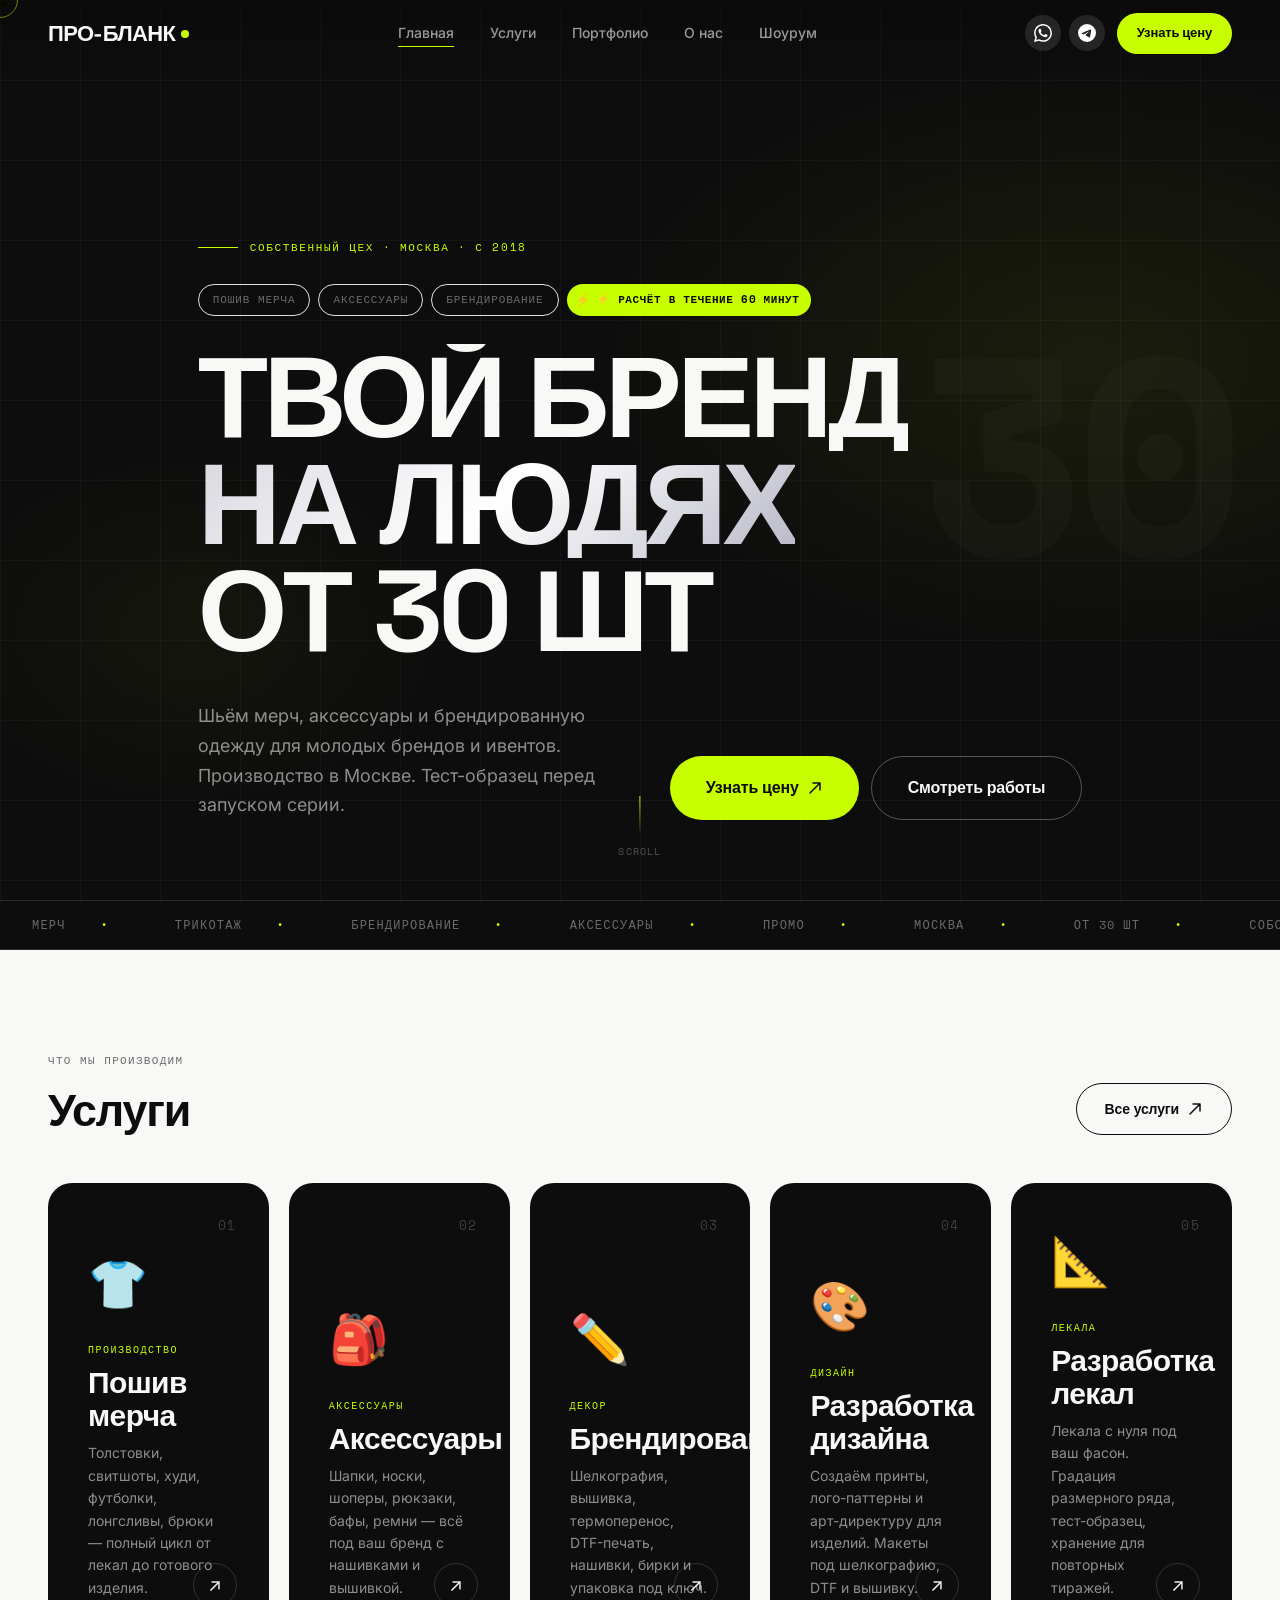
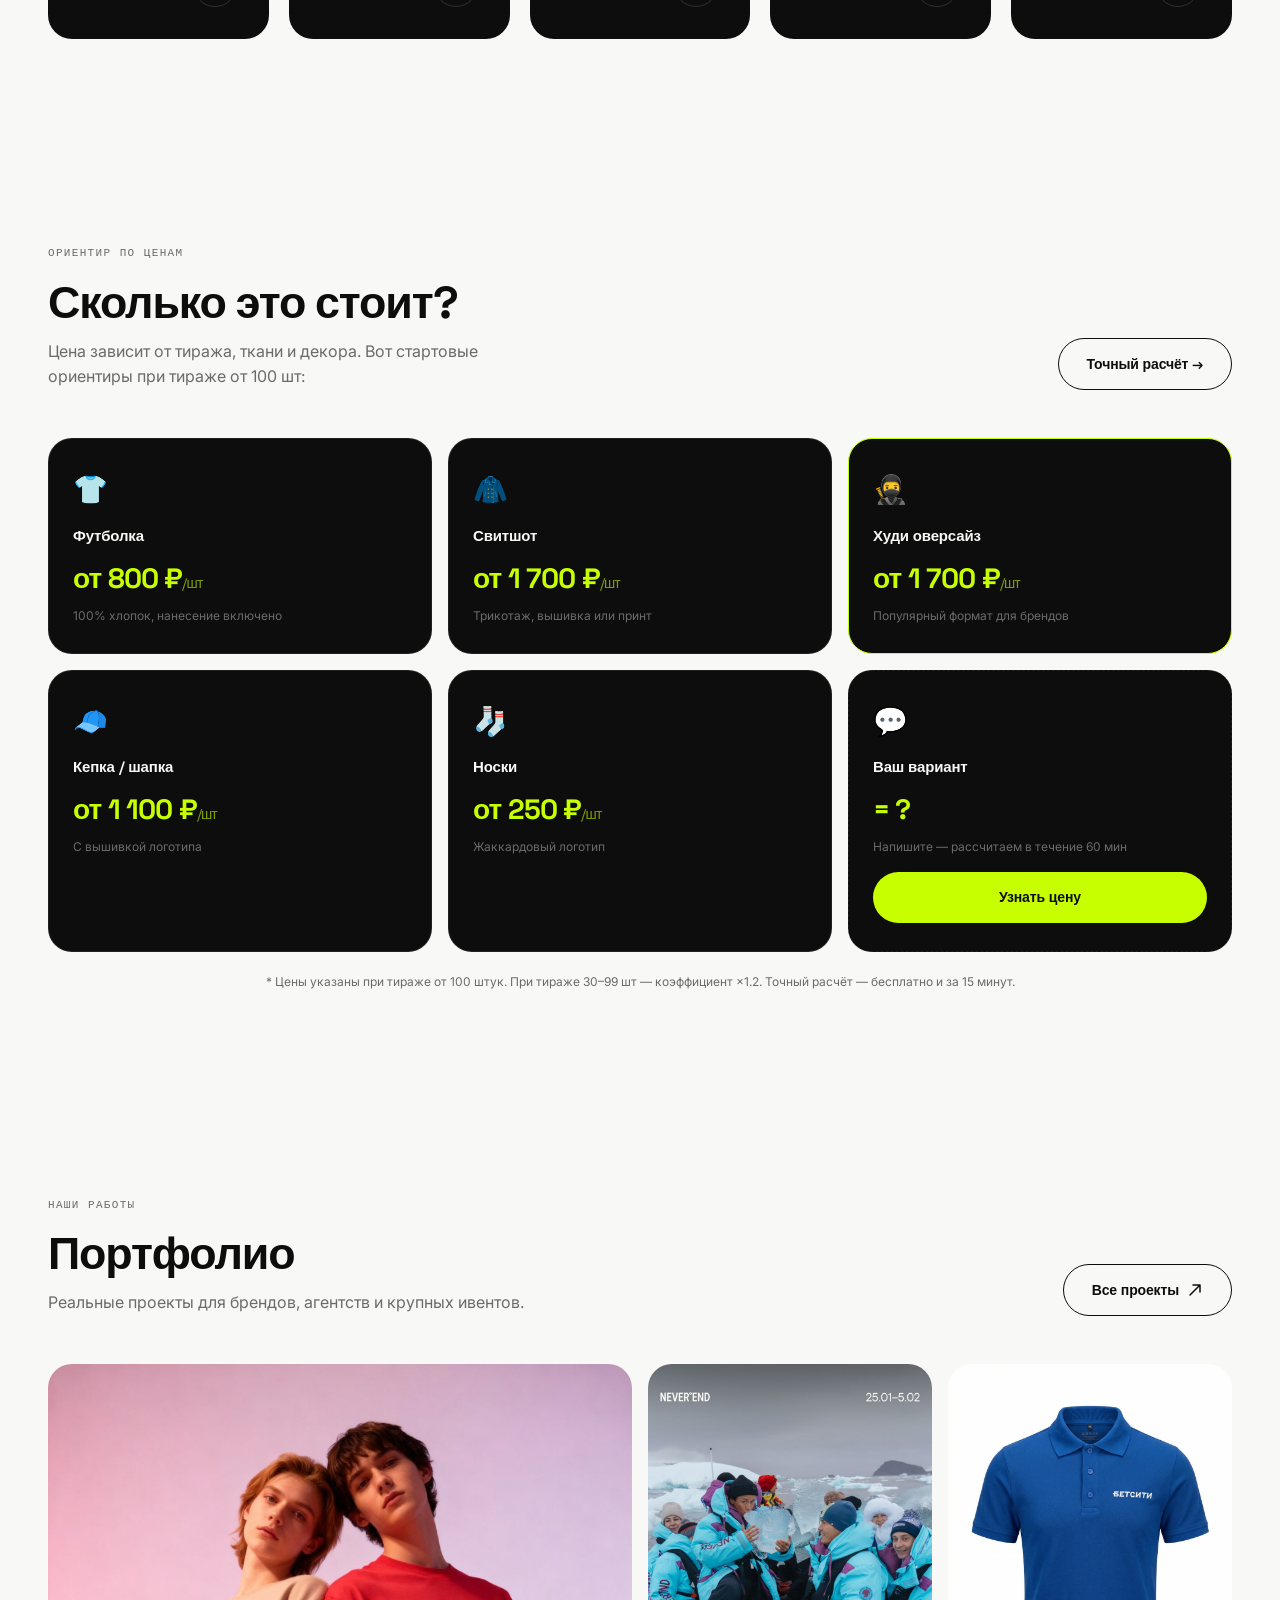
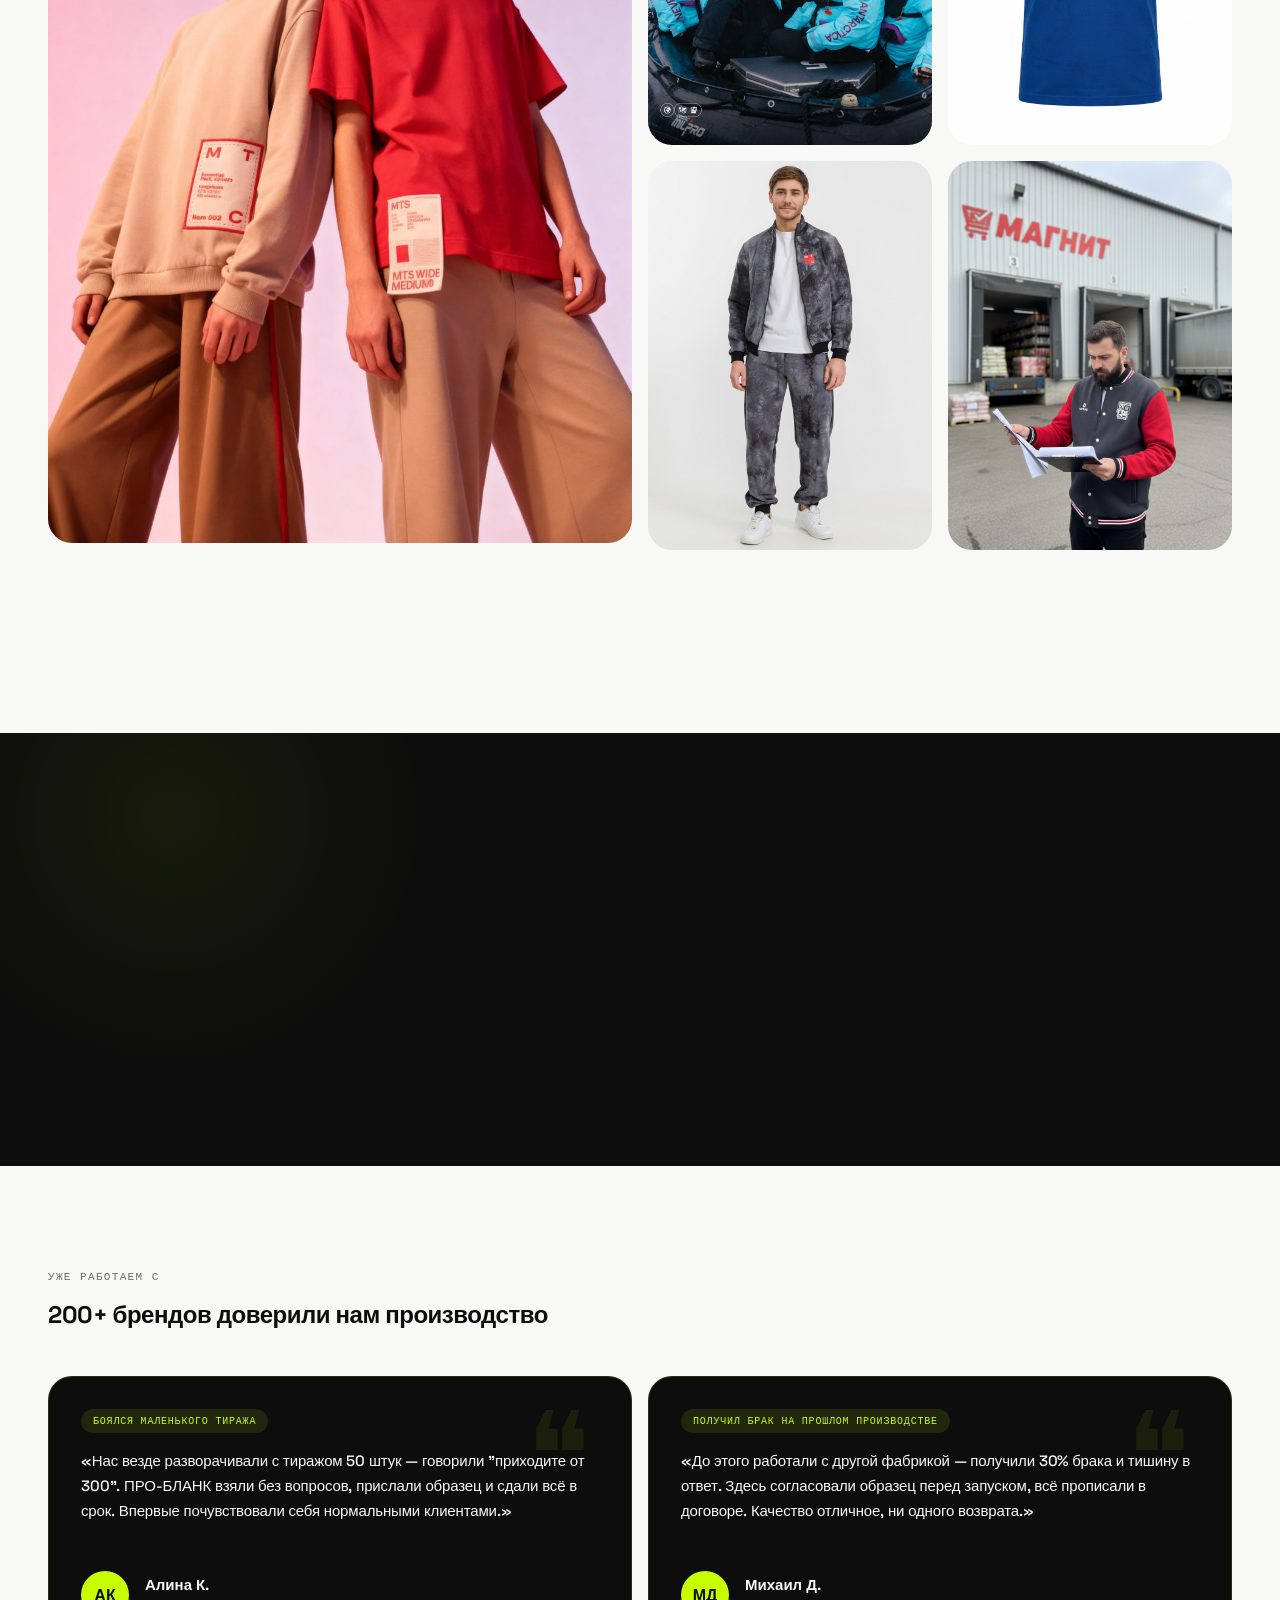
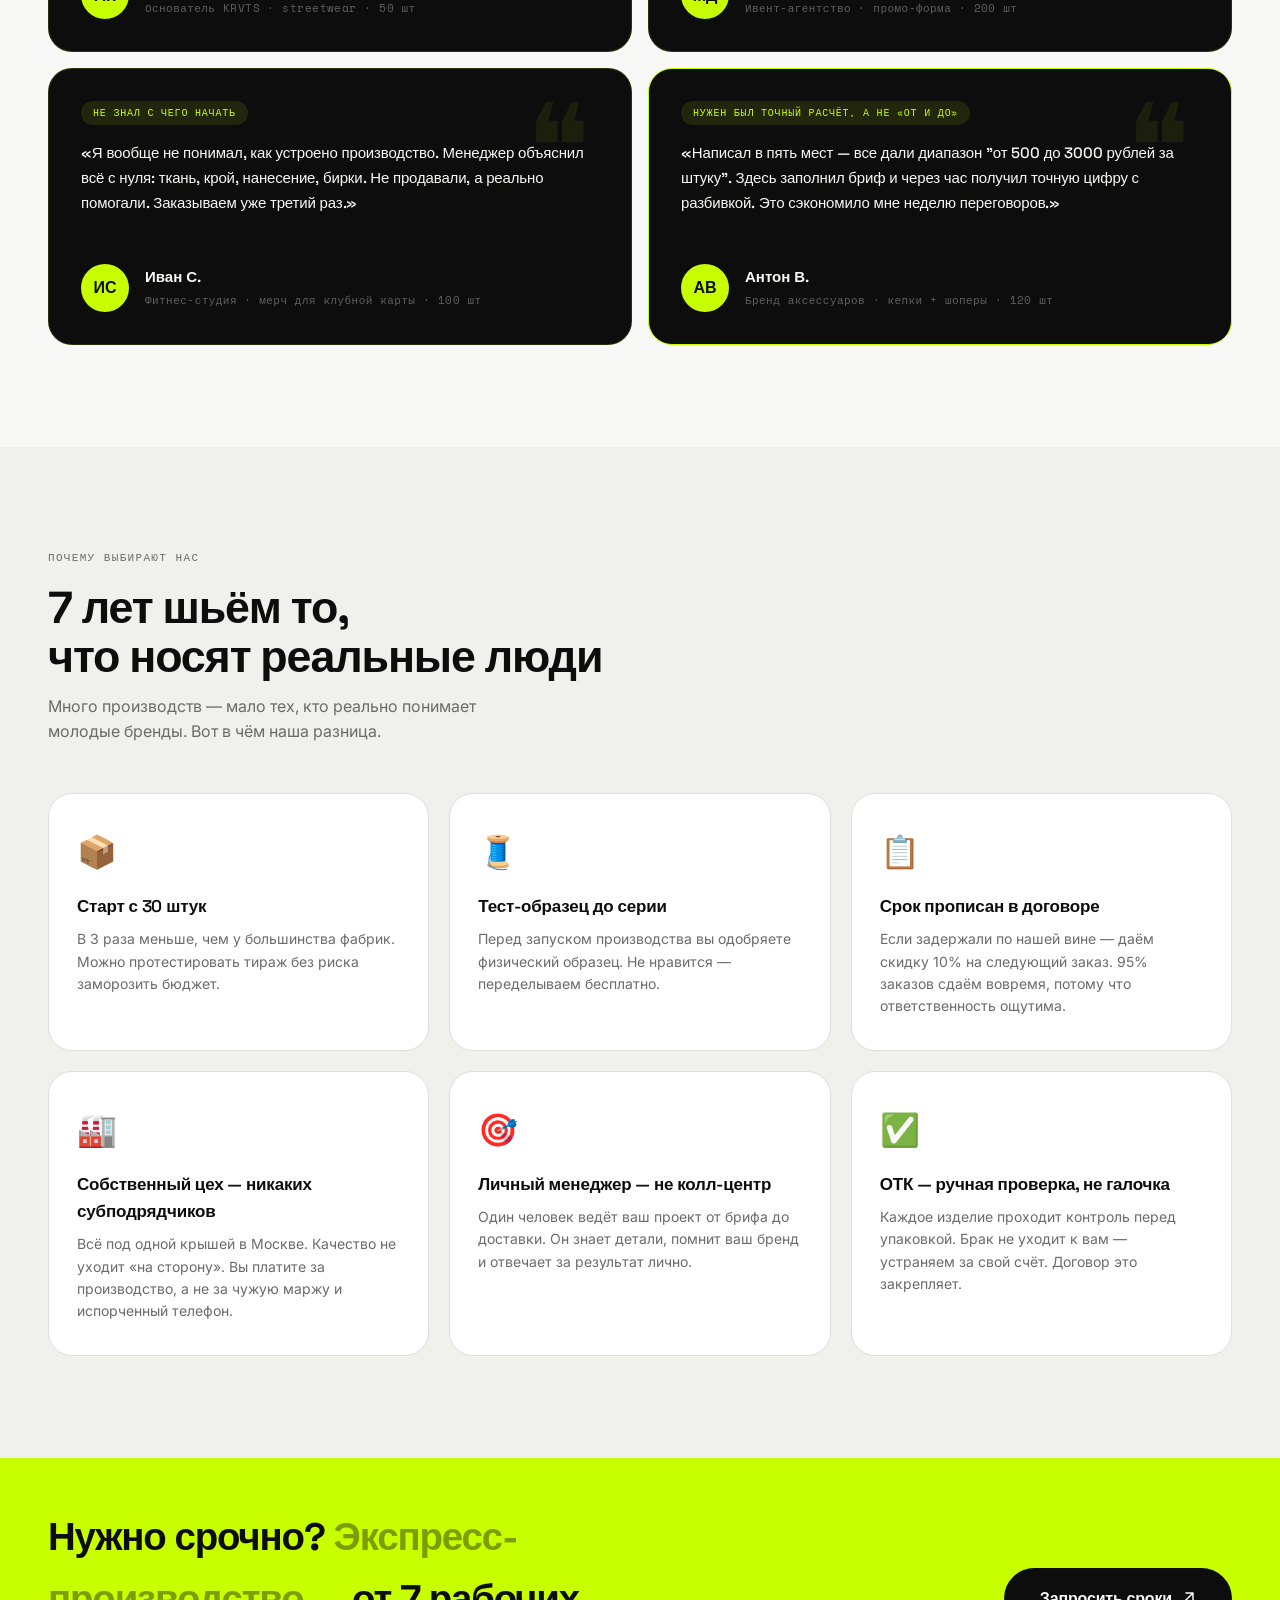
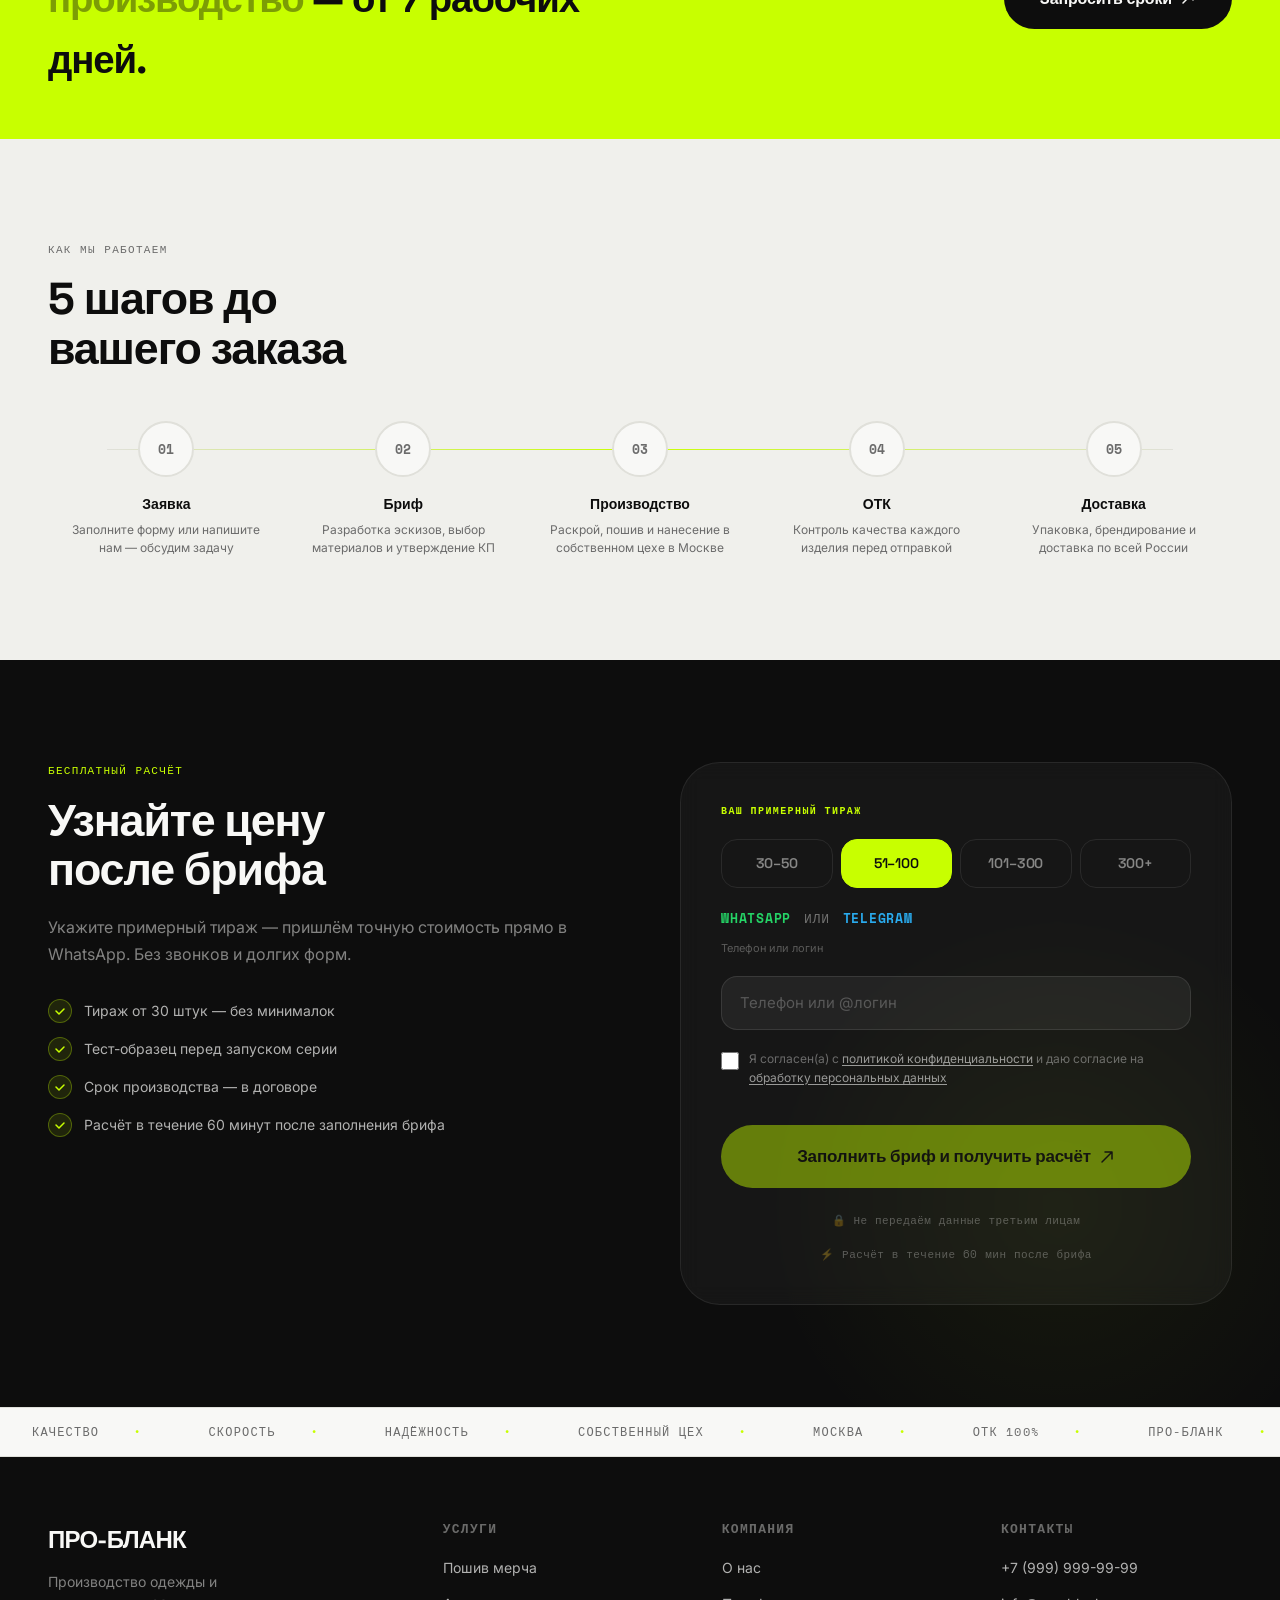
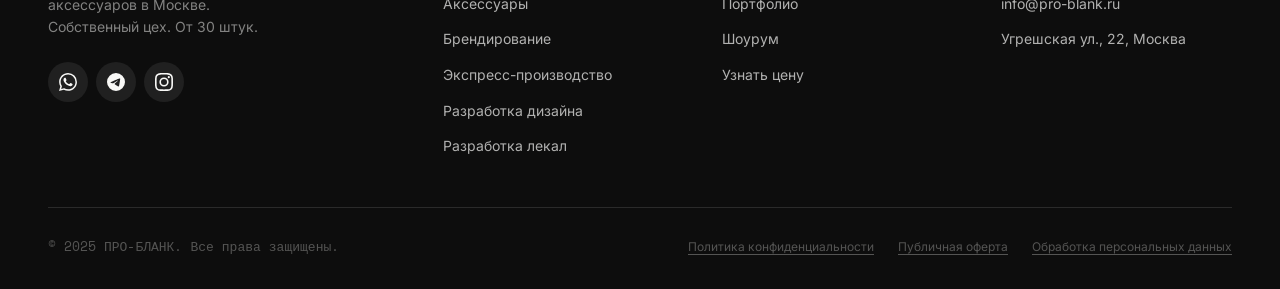
==== index.html @ d88e643a "Initial commit: PRO-BLANK static website B2B apparel manufacturing website (Moscow). Pages: index, s" ====
<!DOCTYPE html>
<html lang="ru">
<head>
  <meta charset="UTF-8" />
  <meta name="viewport" content="width=device-width, initial-scale=1.0" />
  <title>ПРО-БЛАНК — Производство одежды в Москве | Мерч, Аксессуары, Брендирование</title>
  <meta name="description" content="Собственный цех в Москве. Пошив мерча, аксессуаров и брендирование для молодых брендов. От 30 штук. 95% заказов в срок." />
  <link rel="preconnect" href="https://fonts.googleapis.com">
  <link rel="preconnect" href="https://fonts.gstatic.com" crossorigin>
  <link rel="stylesheet" href="https://fonts.googleapis.com/css2?family=Space+Grotesk:wght@400;500;600;700&family=Inter:wght@400;500;600&family=Space+Mono:wght@400;700&display=swap">
  <link rel="stylesheet" href="css/style.css" />
  <style>
    /* ---- HOME SPECIFIC ---- */
    .hero {
      min-height: 100svh;
      background: var(--bg-dark);
      color: var(--text-inv);
      display: flex;
      flex-direction: column;
      justify-content: flex-end;
      padding: 0 0 80px;
      position: relative;
      overflow: hidden;
    }
    .hero__bg {
      position: absolute;
      inset: 0;
      background:
        radial-gradient(ellipse 70% 60% at 85% 40%, rgba(200,255,0,0.07) 0%, transparent 55%),
        radial-gradient(ellipse 40% 40% at 15% 70%, rgba(200,255,0,0.04) 0%, transparent 50%);
      pointer-events: none;
    }
    .hero__grid-bg {
      position: absolute;
      inset: 0;
      background-image:
        linear-gradient(rgba(248,248,246,0.03) 1px, transparent 1px),
        linear-gradient(90deg, rgba(248,248,246,0.03) 1px, transparent 1px);
      background-size: 80px 80px;
      pointer-events: none;
    }
    .hero__number {
      position: absolute;
      top: 50%;
      right: var(--gutter);
      transform: translateY(-50%);
      font-family: var(--font-mono);
      font-size: clamp(180px, 22vw, 360px);
      font-weight: 700;
      color: rgba(248,248,246,0.02);
      line-height: 1;
      letter-spacing: -0.05em;
      pointer-events: none;
      user-select: none;
    }
    .hero__content { position: relative; z-index: 1; padding: 0 var(--gutter); }
    .hero__pre {
      display: flex;
      align-items: center;
      gap: 12px;
      margin-bottom: 28px;
    }
    .hero__pre-line {
      width: 40px; height: 1px;
      background: var(--accent);
    }
    .hero__pre-text {
      font-family: var(--font-mono);
      font-size: 11px;
      letter-spacing: 0.15em;
      text-transform: uppercase;
      color: var(--accent);
    }
    .hero__title {
      font-size: clamp(56px, 9vw, 140px);
      font-weight: 700;
      line-height: 0.93;
      letter-spacing: -0.04em;
      text-transform: uppercase;
      color: var(--text-inv);
      margin-bottom: 36px;
      max-width: 1100px;
    }
    .hero__title .line { overflow: hidden; display: block; }
    .hero__title .word { display: inline-block; }
    .hero__title .highlight {
      background: linear-gradient(135deg, #D8D8E0 0%, #FFFFFF 50%, #B8B8C8 100%);
      -webkit-background-clip: text;
      -webkit-text-fill-color: transparent;
      background-clip: text;
    }
    .hero__bottom {
      display: flex;
      align-items: flex-end;
      justify-content: space-between;
      gap: 32px;
      flex-wrap: wrap;
    }
    .hero__desc {
      font-size: clamp(15px, 1.5vw, 18px);
      color: rgba(248,248,246,0.55);
      max-width: 440px;
      line-height: 1.65;
    }
    .hero__actions {
      display: flex;
      gap: 12px;
      flex-wrap: wrap;
      flex-shrink: 0;
    }
    .hero__scroll {
      position: absolute;
      bottom: 40px;
      left: 50%;
      transform: translateX(-50%);
      display: flex;
      flex-direction: column;
      align-items: center;
      gap: 8px;
      color: rgba(248,248,246,0.3);
      font-family: var(--font-mono);
      font-size: 10px;
      letter-spacing: 0.12em;
      text-transform: uppercase;
      animation: scrollBounce 2s ease-in-out infinite;
    }
    .hero__scroll-line {
      width: 1px; height: 40px;
      background: linear-gradient(to bottom, var(--accent), transparent);
    }
    @keyframes scrollBounce {
      0%, 100% { transform: translateX(-50%) translateY(0); }
      50% { transform: translateX(-50%) translateY(6px); }
    }
    .hero__tag-list {
      display: flex;
      gap: 8px;
      flex-wrap: wrap;
      margin-bottom: 28px;
    }

    /* ---- WHY MERCH ---- */
    .why-merch { background: var(--card-bg); }
    .why-card {
      padding: 32px 28px;
      border-radius: var(--r-lg);
      background: white;
      border: 1px solid var(--border);
      transition: border-color var(--transition), transform var(--transition), box-shadow var(--transition);
    }
    .why-card:hover {
      border-color: var(--accent);
      transform: translateY(-4px);
      box-shadow: 0 16px 48px rgba(0,0,0,0.08);
    }
    .why-card__icon {
      font-size: 32px;
      margin-bottom: 16px;
      display: block;
    }
    .why-card__title {
      font-family: var(--font-display);
      font-size: 17px;
      font-weight: 600;
      margin-bottom: 8px;
      letter-spacing: -0.01em;
    }
    .why-card__desc {
      font-size: 14px;
      color: var(--text-muted);
      line-height: 1.6;
    }

    /* ---- SERVICES PREVIEW ---- */
    .service-card {
      position: relative;
      border-radius: var(--r-lg);
      overflow: hidden;
      background: var(--bg-dark);
      color: var(--text-inv);
      padding: 40px;
      min-height: 320px;
      display: flex;
      flex-direction: column;
      justify-content: flex-end;
      cursor: pointer;
      transition: transform var(--transition);
    }
    .service-card::before {
      content: '';
      position: absolute;
      inset: 0;
      background: linear-gradient(135deg, rgba(200,255,0,0.08) 0%, transparent 60%);
      opacity: 0;
      transition: opacity var(--transition);
    }
    .service-card:hover { transform: translateY(-6px); }
    .service-card:hover::before { opacity: 1; }
    .service-card__num {
      position: absolute;
      top: 32px; right: 32px;
      font-family: var(--font-mono);
      font-size: 13px;
      color: rgba(248,248,246,0.2);
      letter-spacing: 0.1em;
    }
    .service-card__icon {
      font-size: 48px;
      margin-bottom: 20px;
      display: block;
    }
    .service-card__label {
      font-family: var(--font-mono);
      font-size: 10px;
      letter-spacing: 0.15em;
      text-transform: uppercase;
      color: var(--accent);
      margin-bottom: 8px;
    }
    .service-card__title {
      font-size: clamp(22px, 2.5vw, 30px);
      font-weight: 700;
      letter-spacing: -0.02em;
      margin-bottom: 10px;
    }
    .service-card__desc {
      font-size: 14px;
      color: rgba(248,248,246,0.55);
      line-height: 1.6;
      max-width: 300px;
    }
    .service-card__arrow {
      position: absolute;
      bottom: 32px; right: 32px;
      width: 44px; height: 44px;
      border-radius: 50%;
      border: 1px solid rgba(248,248,246,0.15);
      display: flex; align-items: center; justify-content: center;
      font-size: 18px;
      transition: all var(--transition-fast);
    }
    .service-card:hover .service-card__arrow {
      background: var(--accent);
      border-color: var(--accent);
      color: var(--bg-dark);
      transform: rotate(45deg);
    }

    .services-grid {
      display: grid;
      grid-template-columns: repeat(5, 1fr);
      gap: 20px;
    }
    @media (max-width: 1200px) {
      .services-grid { grid-template-columns: repeat(3, 1fr); }
    }
    @media (max-width: 800px) {
      .services-grid { grid-template-columns: 1fr 1fr; }
    }

    /* ---- STATS ---- */
    .stats-section {
      background: var(--bg-dark);
      color: var(--text-inv);
      overflow: hidden;
      position: relative;
    }
    .stats-section::before {
      content: '';
      position: absolute;
      top: -50%; left: -10%;
      width: 600px; height: 600px;
      background: radial-gradient(circle, rgba(200,255,0,0.06) 0%, transparent 60%);
      pointer-events: none;
    }
    .stats-grid {
      display: grid;
      grid-template-columns: repeat(4, 1fr);
      gap: 0;
      position: relative;
      z-index: 1;
    }
    .stat-item {
      padding: 48px 32px;
      border-right: 1px solid var(--border-dark);
      transition: background var(--transition-fast);
    }
    .stat-item:last-child { border-right: none; }
    .stat-item:hover { background: rgba(248,248,246,0.03); }
    .stat-item .stat-number { color: var(--accent); }
    .stat-item .stat-label { color: rgba(248,248,246,0.45); font-size: 13px; }

    /* ---- PORTFOLIO PREVIEW ---- */
    .portfolio-card {
      position: relative;
      border-radius: var(--r-lg);
      overflow: hidden;
      background: var(--card-bg);
      aspect-ratio: 4/3;
      cursor: pointer;
      transition: transform var(--transition);
    }
    .portfolio-card:hover { transform: scale(1.02); }
    .portfolio-card__img {
      width: 100%; height: 100%;
      object-fit: cover;
      display: block;
      transition: transform var(--transition);
    }
    .portfolio-card:hover .portfolio-card__img { transform: scale(1.05); }
    .portfolio-card__placeholder {
      width: 100%; height: 100%;
      display: flex;
      align-items: center;
      justify-content: center;
      font-size: 64px;
      background: linear-gradient(135deg, var(--card-bg) 0%, #E0E0D8 100%);
    }
    .portfolio-card__overlay {
      position: absolute;
      inset: 0;
      background: linear-gradient(to top, rgba(13,13,13,0.85) 0%, transparent 50%);
      opacity: 0;
      transition: opacity var(--transition);
      display: flex;
      flex-direction: column;
      justify-content: flex-end;
      padding: 28px;
    }
    .portfolio-card:hover .portfolio-card__overlay { opacity: 1; }
    .portfolio-card__cat {
      font-family: var(--font-mono);
      font-size: 11px;
      letter-spacing: 0.1em;
      text-transform: uppercase;
      color: var(--accent);
      margin-bottom: 6px;
    }
    .portfolio-card__name {
      font-family: var(--font-display);
      font-size: 20px;
      font-weight: 700;
      color: white;
      letter-spacing: -0.02em;
    }
    .portfolio-grid-4 {
      display: grid;
      grid-template-columns: repeat(4, 1fr);
      gap: 16px;
    }
    .portfolio-grid-4 .portfolio-card:first-child {
      grid-column: span 2;
      grid-row: span 2;
      aspect-ratio: 3/4;
    }
    .portfolio-grid-4 .portfolio-card:not(:first-child) {
      aspect-ratio: auto;
      min-height: 200px;
    }
    a.portfolio-card { display: block; text-decoration: none; color: inherit; }

    /* ---- PROCESS SECTION ---- */
    .process-section { background: var(--card-bg); }

    /* ---- CTA FORM SECTION ---- */
    .cta-section {
      background: var(--bg-dark);
      color: var(--text-inv);
      position: relative;
      overflow: hidden;
    }
    .cta-section::before {
      content: '';
      position: absolute;
      bottom: -20%; right: -10%;
      width: 700px; height: 700px;
      background: radial-gradient(circle, rgba(200,255,0,0.05) 0%, transparent 60%);
      pointer-events: none;
    }
    .cta-inner {
      display: grid;
      grid-template-columns: 1fr 1fr;
      gap: 80px;
      align-items: start;
      position: relative;
      z-index: 1;
    }
    /* Fix: prevent grid children from expanding 1fr beyond container */
    .cta-inner > * { min-width: 0; }

    /* Consent checkbox */
    .form-consent-check {
      display: flex; gap: 10px; align-items: flex-start; cursor: pointer;
    }
    .form-consent-check input[type="checkbox"] {
      width: 18px; height: 18px; flex-shrink: 0;
      accent-color: #C8FF00; margin-top: 2px; cursor: pointer;
    }
    .form-consent-check span {
      font-size: 12px; color: rgba(248,248,246,0.38); line-height: 1.55;
    }
    .form-consent-check a {
      color: rgba(248,248,246,0.58);
      text-decoration: underline; text-underline-offset: 2px;
    }
    /* Validation error */
    .form-error {
      font-size: 12px; color: #f87171;
      margin-top: 6px; display: none;
    }
    .form-error.visible { display: block; }
    /* Disabled submit state */
    .btn[disabled] { opacity: 0.45; cursor: not-allowed; pointer-events: none; }

    /* Qty step label */
    .qty-step-label {
      font-family: var(--font-mono);
      font-size: 10px;
      letter-spacing: 0.14em;
      text-transform: uppercase;
      color: var(--accent);
      font-weight: 600;
      margin-bottom: 12px;
      display: block;
    }

    /* Submit button wrap on mobile */
    @media (max-width: 480px) {
      #ctaSubmitBtn { font-size: 14px !important; white-space: normal !important; line-height: 1.35; padding-top: 14px; padding-bottom: 14px; }
    }

    /* Price card alignment fix */
    .price-grid { align-items: stretch; }
    .price-card { display: flex; flex-direction: column; }
    .price-card__note { flex: 1; }
    /* Price card mobile — prevent text overflow */
    @media (max-width: 640px) {
      .price-card { padding: 18px 14px; }
      .price-card__price { font-size: 20px; white-space: nowrap; overflow: hidden; text-overflow: ellipsis; }
      .price-card__name { font-size: 13px; }
      .price-grid { gap: 10px; }
    }

    /* Portfolio "see more" row */
    .portfolio-more-row {
      display: flex;
      justify-content: center;
      margin-top: 28px;
    }

    /* Quick price modal */
    .qp-overlay {
      display: none;
      position: fixed;
      inset: 0;
      background: rgba(13,13,13,0.75);
      backdrop-filter: blur(6px);
      -webkit-backdrop-filter: blur(6px);
      z-index: 9000;
      align-items: center;
      justify-content: center;
      padding: 20px;
    }
    .qp-overlay.open { display: flex; }
    .qp-modal {
      background: var(--bg-dark);
      border: 1px solid rgba(248,248,246,0.12);
      border-radius: 20px;
      padding: 36px 32px;
      width: 100%;
      max-width: 480px;
      position: relative;
      max-height: 90vh;
      overflow-y: auto;
    }
    .qp-modal__close {
      position: absolute;
      top: 16px; right: 16px;
      width: 36px; height: 36px;
      border-radius: 50%;
      border: 1px solid rgba(248,248,246,0.15);
      background: transparent;
      color: rgba(248,248,246,0.6);
      font-size: 18px;
      cursor: pointer;
      display: flex; align-items: center; justify-content: center;
      transition: all 0.2s;
    }
    .qp-modal__close:hover { background: rgba(248,248,246,0.08); color: #fff; }
    .qp-modal__title {
      font-family: var(--font-display);
      font-size: 22px;
      font-weight: 700;
      color: var(--text-inv);
      letter-spacing: -0.02em;
      margin-bottom: 6px;
    }
    .qp-modal__sub {
      font-size: 13px;
      color: rgba(248,248,246,0.45);
      margin-bottom: 24px;
    }
    @media (max-width: 480px) {
      .qp-modal { padding: 28px 20px; }
    }
    .cta-left__title { color: var(--text-inv); margin-bottom: 20px; }
    .cta-left__desc {
      font-size: 16px;
      color: rgba(248,248,246,0.5);
      line-height: 1.65;
      margin-bottom: 32px;
    }
    .cta-left__features { display: flex; flex-direction: column; gap: 14px; }
    .cta-left__feature {
      display: flex;
      align-items: center;
      gap: 12px;
      font-size: 14px;
      color: rgba(248,248,246,0.7);
    }
    .cta-left__feature::before {
      content: '';
      width: 24px; height: 24px;
      border-radius: 50%;
      background: rgba(200,255,0,0.1);
      border: 1px solid rgba(200,255,0,0.3);
      display: flex; align-items: center; justify-content: center;
      flex-shrink: 0;
      background-image: url("data:image/svg+xml,%3Csvg xmlns='http://www.w3.org/2000/svg' width='12' height='12' viewBox='0 0 12 12'%3E%3Cpath d='M2 6l3 3 5-5' stroke='%23C8FF00' stroke-width='1.5' fill='none' stroke-linecap='round' stroke-linejoin='round'/%3E%3C/svg%3E");
      background-repeat: no-repeat;
      background-position: center;
    }
    .cta-form {
      background: rgba(255,255,255,0.04);
      border: 1px solid rgba(255,255,255,0.08);
      border-radius: var(--r-xl);
      padding: 40px;
      backdrop-filter: blur(10px);
    }
    .cta-form .form-input {
      background: rgba(255,255,255,0.06);
      border-color: rgba(255,255,255,0.1);
      color: var(--text-inv);
    }
    .cta-form .form-input:focus {
      border-color: var(--accent);
      background: rgba(255,255,255,0.08);
    }
    .cta-form .form-input::placeholder { color: rgba(248,248,246,0.25); }
    .cta-form .form-label { color: rgba(248,248,246,0.4); }
    .cta-form .form-consent { color: rgba(248,248,246,0.3); }
    .cta-form .form-consent a { color: rgba(248,248,246,0.5); }

    /* EXPRESS SECTION */
    .express-section {
      background: var(--accent);
      padding: 48px 0;
      overflow: hidden;
    }
    .express-inner {
      display: flex;
      align-items: center;
      justify-content: space-between;
      gap: 32px;
      flex-wrap: wrap;
    }
    .express-title {
      font-family: var(--font-display);
      font-size: clamp(24px, 3vw, 40px);
      font-weight: 700;
      letter-spacing: -0.03em;
      color: var(--bg-dark);
      max-width: 560px;
    }
    .express-title span { opacity: 0.4; }

    /* ---- PRICE ANCHORS ---- */
    .price-grid {
      display: grid;
      grid-template-columns: repeat(3, 1fr);
      gap: 16px;
      margin-top: 40px;
    }
    .price-card {
      background: var(--bg-dark);
      border: 1px solid rgba(248,248,246,0.08);
      border-radius: var(--r-lg);
      padding: 28px 24px;
      color: var(--text-inv);
      transition: border-color var(--transition), transform var(--transition), box-shadow var(--transition);
    }
    .price-card:hover {
      border-color: var(--accent);
      transform: translateY(-4px);
      box-shadow: 0 12px 40px rgba(0,0,0,0.3);
    }
    .price-card--accent {
      border-color: var(--accent);
    }
    .price-card--cta { border-style: dashed; }
    .price-card__icon { font-size: 28px; margin-bottom: 12px; }
    .price-card__name {
      font-family: var(--font-display);
      font-size: 15px;
      font-weight: 600;
      letter-spacing: -0.01em;
      margin-bottom: 8px;
      color: var(--text-inv);
    }
    .price-card__price {
      font-family: var(--font-display);
      font-size: 28px;
      font-weight: 700;
      letter-spacing: -0.03em;
      color: var(--accent);
      margin-bottom: 6px;
    }
    .price-card__price span { font-size: 14px; font-weight: 400; opacity: 0.6; }
    .price-card__note { font-size: 12px; color: rgba(248,248,246,0.4); line-height: 1.5; }
    .price-disclaimer {
      margin-top: 20px;
      font-size: 12px;
      color: var(--text-muted);
      text-align: center;
    }

    /* ---- CLIENTS + TESTIMONIAL ---- */
    .clients-strip {
      display: flex;
      flex-wrap: wrap;
      gap: 10px;
      margin: 32px 0 48px;
    }
    .client-pill {
      padding: 8px 18px;
      border: 1px solid var(--border);
      border-radius: 100px;
      font-family: var(--font-mono);
      font-size: 12px;
      letter-spacing: 0.04em;
      color: var(--text-muted);
      background: var(--card-bg);
      transition: border-color var(--transition-fast), color var(--transition-fast);
    }
    .client-pill:hover { border-color: var(--accent); color: var(--text); }
    .testimonial {
      background: var(--bg-dark);
      border-radius: var(--r-lg);
      padding: 48px;
      position: relative;
      overflow: hidden;
    }
    .testimonial::before {
      content: '❝';
      position: absolute;
      top: 20px; right: 40px;
      font-size: 120px;
      color: rgba(200,255,0,0.08);
      font-family: Georgia, serif;
      line-height: 1;
      pointer-events: none;
    }
    .testimonial__quote {
      font-family: var(--font-display);
      font-size: clamp(18px, 2vw, 24px);
      font-weight: 500;
      line-height: 1.55;
      letter-spacing: -0.02em;
      color: var(--text-inv);
      margin-bottom: 32px;
      max-width: 720px;
      position: relative;
    }
    .testimonial__author {
      display: flex;
      align-items: center;
      gap: 16px;
    }
    .testimonial__avatar {
      width: 48px; height: 48px;
      border-radius: 50%;
      background: var(--accent);
      color: var(--bg-dark);
      display: flex; align-items: center; justify-content: center;
      font-family: var(--font-display);
      font-weight: 700;
      font-size: 16px;
      flex-shrink: 0;
    }
    .testimonial__name {
      font-family: var(--font-display);
      font-size: 15px;
      font-weight: 600;
      color: var(--text-inv);
    }
    .testimonial__brand {
      font-family: var(--font-mono);
      font-size: 11px;
      color: rgba(248,248,246,0.4);
      letter-spacing: 0.04em;
      margin-top: 3px;
    }

    /* ---- TESTIMONIALS GRID ---- */
    .testimonials-grid {
      display: grid;
      grid-template-columns: 1fr 1fr;
      gap: 16px;
      margin-top: 40px;
    }
    .testimonial--grid {
      padding: 32px;
      border-radius: var(--r-lg);
      background: var(--card-bg);
      border: 1px solid var(--border);
      display: flex;
      flex-direction: column;
      gap: 16px;
      transition: border-color var(--transition), transform var(--transition);
    }
    .testimonial--grid:hover { border-color: var(--accent); transform: translateY(-3px); }
    .testimonial--dark {
      background: var(--bg-dark) !important;
      border-color: rgba(200,255,0,0.15) !important;
    }
    .testimonial--accent {
      background: var(--bg-dark) !important;
      border-color: var(--accent) !important;
    }
    .testimonial--grid .testimonial__quote {
      font-size: 15px;
      line-height: 1.65;
      letter-spacing: -0.01em;
    }
    .testimonial--grid.testimonial--dark .testimonial__quote,
    .testimonial--grid.testimonial--accent .testimonial__quote {
      color: var(--text-inv);
    }
    .testimonial--grid .testimonial__author { margin-top: auto; }
    /* Светлые карточки — тёмный текст */
    .testimonial--grid:not(.testimonial--dark):not(.testimonial--accent) .testimonial__quote { color: var(--text); }
    .testimonial--grid:not(.testimonial--dark):not(.testimonial--accent) .testimonial__name  { color: var(--text); }
    .testimonial--grid:not(.testimonial--dark):not(.testimonial--accent) .testimonial__brand { color: var(--text-muted); }
    /* Тёмные карточки — светлый текст */
    .testimonial--grid.testimonial--dark .testimonial__name,
    .testimonial--grid.testimonial--accent .testimonial__name { color: var(--text-inv); }
    .testimonial--grid.testimonial--dark .testimonial__brand,
    .testimonial--grid.testimonial--accent .testimonial__brand { color: rgba(248,248,246,0.35); }
    .testimonial__tag {
      display: inline-block;
      font-family: var(--font-mono);
      font-size: 10px;
      letter-spacing: 0.08em;
      text-transform: uppercase;
      color: var(--accent);
      background: rgba(200,255,0,0.1);
      border-radius: 100px;
      padding: 4px 12px;
      align-self: flex-start;
    }
    @media (max-width: 768px) { .testimonials-grid { grid-template-columns: 1fr; } }

    /* ---- PAIN CARDS ---- */
    .pain-grid {
      display: grid;
      grid-template-columns: repeat(3, 1fr);
      gap: 16px;
      margin: 32px 0 40px;
    }
    .pain-card {
      border: 1px solid var(--border);
      border-radius: var(--r-lg);
      padding: 28px 24px;
      background: var(--card-bg);
      display: flex;
      flex-direction: column;
      gap: 12px;
      transition: border-color var(--transition), transform var(--transition);
    }
    .pain-card:hover { border-color: var(--accent); transform: translateY(-3px); }
    .pain-card--mid { background: var(--bg-dark); color: var(--text-inv); }
    .pain-card--mid .pain-card__pain { color: rgba(248,248,246,0.7); }
    .pain-card--mid .pain-card__author { color: rgba(248,248,246,0.35); }
    .pain-card__before {
      font-family: var(--font-mono);
      font-size: 10px;
      letter-spacing: 0.1em;
      color: #ef4444;
      text-transform: uppercase;
    }
    .pain-card__pain {
      font-size: 14px;
      line-height: 1.6;
      color: var(--text-muted);
      font-style: italic;
      border-left: 2px solid #ef4444;
      padding-left: 12px;
    }
    .pain-card__divider {
      font-family: var(--font-mono);
      font-size: 11px;
      letter-spacing: 0.08em;
      color: var(--accent);
      font-weight: 600;
    }
    .pain-card__after {
      font-size: 14px;
      line-height: 1.65;
      font-weight: 500;
    }
    .pain-card__author {
      font-family: var(--font-mono);
      font-size: 10px;
      letter-spacing: 0.04em;
      color: var(--text-muted);
      margin-top: auto;
      padding-top: 8px;
      border-top: 1px solid var(--border);
    }
    @media (max-width: 900px) { .pain-grid { grid-template-columns: 1fr; } }

    /* ---- QUIZ ---- */

    /* ---- SCARCITY BAR ---- */
    .slots-bar {
      background: var(--accent);
      padding: 16px 0;
    }
    .slots-bar__inner {
      display: flex;
      align-items: center;
      gap: 16px;
      flex-wrap: wrap;
      justify-content: center;
    }
    .slots-bar__dot {
      width: 10px; height: 10px;
      border-radius: 50%;
      background: var(--bg-dark);
      animation: pulse 1.5s ease-in-out infinite;
      flex-shrink: 0;
    }
    @keyframes pulse {
      0%, 100% { opacity: 1; transform: scale(1); }
      50%       { opacity: 0.5; transform: scale(1.3); }
    }
    .slots-bar__text {
      font-family: var(--font-display);
      font-size: 15px;
      font-weight: 500;
      color: var(--bg-dark);
      letter-spacing: -0.01em;
    }
    .slots-bar .btn-primary {
      background: var(--bg-dark);
      color: var(--accent);
    }
    .slots-bar .btn-primary:hover {
      background: rgba(13,13,13,0.8);
    }

    /* ---- NEW FORM ELEMENTS ---- */
    .qty-selector {
      display: grid;
      grid-template-columns: repeat(4, 1fr);
      gap: 8px;
    }
    .qty-option { cursor: pointer; }
    .qty-option input[type="radio"] { display: none; }
    .qty-option span {
      display: block;
      text-align: center;
      padding: 12px 8px;
      border: 1.5px solid var(--border-dark);
      border-radius: var(--r-md);
      font-family: var(--font-display);
      font-size: 14px;
      font-weight: 600;
      color: rgba(248,248,246,0.5);
      transition: all var(--transition-fast);
      letter-spacing: -0.01em;
    }
    .qty-option input:checked + span {
      border-color: var(--accent);
      background: var(--accent);
      color: var(--bg-dark);
    }
    .qty-option:hover span { border-color: rgba(200,255,0,0.5); color: var(--text-inv); }
    .form-trust {
      display: flex;
      gap: 16px;
      flex-wrap: wrap;
      justify-content: center;
      font-family: var(--font-mono);
      font-size: 11px;
      color: rgba(248,248,246,0.3);
      letter-spacing: 0.04em;
      padding-top: 4px;
    }

    @media (max-width: 900px) {
      .services-grid { grid-template-columns: 1fr; }
      /* Stats: 2 колонки, разделители между строками и столбцами */
      .stats-grid { grid-template-columns: repeat(2, 1fr); }
      .stat-item { border-right: none; border-bottom: 1px solid var(--border-dark); }
      .stat-item:nth-child(odd)  { border-right: 1px solid var(--border-dark); }
      .stat-item:nth-child(3),
      .stat-item:nth-child(4)    { border-bottom: none; }
      .portfolio-grid-4 { grid-template-columns: 1fr 1fr; }
      .portfolio-grid-4 .portfolio-card:first-child { grid-column: span 2; grid-row: span 1; aspect-ratio: 16/7; }
      .cta-inner { grid-template-columns: 1fr; gap: 40px; }
    }
    @media (max-width: 900px) {
      .price-grid { grid-template-columns: repeat(2, 1fr); }
      .testimonial { padding: 36px; }
    }
    @media (max-width: 600px) {
      /* Hero: меньше отступ снизу, крупнее заголовок относительно экрана */
      .hero { padding-bottom: clamp(48px, 8vw, 80px); }
      .hero__title { font-size: clamp(38px, 11vw, 72px); }
      .hero__bottom { gap: 20px; }
      .hero__actions { width: 100%; }
      .hero__actions .btn { flex: 1; justify-content: center; }
      /* Stats: оставляем 2 колонки, убираем лишние разделители */
      .stats-grid { grid-template-columns: 1fr 1fr; }
      .stat-item { padding: 32px 20px; }
      /* Portfolio: 1 колонка на телефоне */
      .portfolio-grid-4 { grid-template-columns: 1fr; }
      .portfolio-grid-4 .portfolio-card:first-child { grid-column: 1; aspect-ratio: 4/3; }
      /* Touch: portfolio overlay всегда видна (нет hover) */
      .portfolio-card__overlay { opacity: 1; background: linear-gradient(to top, rgba(13,13,13,0.75) 0%, transparent 60%); }
    }
    @media (max-width: 600px) {
      .price-grid { grid-template-columns: 1fr 1fr; }
      .qty-selector { grid-template-columns: repeat(2, 1fr); }
      .testimonial { padding: 28px 24px; }
      .testimonial::before { display: none; }
      .slots-bar__inner { gap: 10px; }
      .slots-bar__text { font-size: 13px; text-align: center; }
    }
    @media (max-width: 380px) {
      /* Маленькие телефоны (320–375px) */
      .hero__actions { flex-direction: column; }
      .hero__actions .btn { width: 100%; }
      .stat-item { padding: 24px 14px; }
    }

    /* ===== MODAL (homepage inline) ===== */
    .modal-overlay {
      position: fixed; inset: 0;
      background: rgba(5,5,5,0.95);
      backdrop-filter: blur(18px);
      -webkit-backdrop-filter: blur(18px);
      z-index: 9999;
      display: flex; align-items: center; justify-content: center;
      padding: 24px;
      opacity: 0; pointer-events: none;
      transition: opacity 0.3s ease;
    }
    .modal-overlay.active { opacity: 1; pointer-events: all; }
    .modal {
      position: relative;
      width: 100%; max-width: 880px;
      display: flex; flex-direction: column; align-items: center;
    }
    .modal__close {
      position: absolute; top: -48px; right: 0;
      width: 36px; height: 36px; border-radius: 50%;
      background: rgba(255,255,255,0.08);
      border: 1px solid rgba(255,255,255,0.14);
      color: rgba(248,248,246,0.7); font-size: 15px; cursor: pointer;
      display: flex; align-items: center; justify-content: center;
      transition: all 0.2s;
    }
    .modal__close:hover { background: rgba(255,255,255,0.16); color: #fff; }
    .modal__stage {
      position: relative; width: 100%;
      display: flex; align-items: center; justify-content: center;
    }
    .modal__img-wrap {
      width: 100%; max-height: 64vh;
      display: flex; align-items: center; justify-content: center;
      border-radius: 16px; overflow: hidden; background: #111;
    }
    .modal__img {
      max-width: 100%; max-height: 64vh; width: auto; height: auto;
      object-fit: contain; display: block;
      transition: opacity 0.18s ease;
    }
    .modal__img.fading { opacity: 0; }
    .modal__arr {
      position: absolute; top: 50%; transform: translateY(-50%);
      width: 44px; height: 44px; border-radius: 50%;
      background: rgba(13,13,13,0.72);
      border: 1px solid rgba(255,255,255,0.12);
      color: rgba(255,255,255,0.85);
      cursor: pointer; display: flex; align-items: center; justify-content: center;
      transition: all 0.2s; backdrop-filter: blur(8px); z-index: 2;
    }
    .modal__arr:hover:not(:disabled) { background: rgba(200,255,0,0.12); border-color: #C8FF00; color: #C8FF00; }
    .modal__arr:disabled { opacity: 0.2; cursor: default; }
    .modal__arr--prev { left: -60px; }
    .modal__arr--next { right: -60px; }
    .modal__footer {
      width: 100%; margin-top: 18px;
      display: flex; align-items: flex-end; justify-content: space-between; gap: 20px;
    }
    .modal__cat { font-family: var(--font-mono); font-size: 10px; letter-spacing: 0.12em; text-transform: uppercase; color: #C8FF00; margin-bottom: 4px; }
    .modal__title { font-family: var(--font-display); font-size: 24px; font-weight: 700; color: #fff; letter-spacing: -0.02em; margin-bottom: 4px; }
    .modal__desc-text { font-size: 13px; color: rgba(248,248,246,0.45); line-height: 1.55; }
    .modal__right { text-align: right; flex-shrink: 0; }
    .modal__counter { font-family: var(--font-mono); font-size: 11px; color: rgba(248,248,246,0.32); margin-bottom: 8px; }
    .modal__dots { display: flex; gap: 5px; justify-content: flex-end; flex-wrap: wrap; max-width: 140px; }
    .modal__dot { width: 5px; height: 5px; border-radius: 50%; background: rgba(255,255,255,0.2); cursor: pointer; transition: background 0.2s, transform 0.2s; }
    .modal__dot.active { background: #C8FF00; transform: scale(1.35); }
    @media (max-width: 1000px) { .modal__arr--prev { left: -36px; } .modal__arr--next { right: -36px; } }
    @media (max-width: 700px) {
      .modal-overlay { padding: 14px; }
      .modal__arr--prev { left: 6px; } .modal__arr--next { right: 6px; }
      .modal__arr { background: rgba(13,13,13,0.82); }
      .modal__img { max-height: 50vh; } .modal__img-wrap { max-height: 50vh; }
      .modal__footer { flex-direction: column; gap: 10px; }
      .modal__right { text-align: left; } .modal__dots { justify-content: flex-start; }
    }
  </style>
</head>
<body>

<!-- HEADER -->
<header class="header dark" id="header">
  <a href="index.html" class="header__logo">
    ПРО-БЛАНК<span class="accent-dot"></span>
  </a>
  <nav class="header__nav">
    <a href="index.html">Главная</a>
    <a href="services.html">Услуги</a>
    <a href="portfolio.html">Портфолио</a>
    <a href="about.html">О нас</a>
    <a href="showroom.html">Шоурум</a>
  </nav>
  <div class="header__actions">
    <div class="header__messenger">
      <a href="https://wa.me/79999999999" target="_blank" rel="noopener" aria-label="WhatsApp" title="WhatsApp">
        <svg width="18" height="18" viewBox="0 0 24 24" fill="currentColor"><path d="M17.472 14.382c-.297-.149-1.758-.867-2.03-.967-.273-.099-.471-.148-.67.15-.197.297-.767.966-.94 1.164-.173.199-.347.223-.644.075-.297-.15-1.255-.463-2.39-1.475-.883-.788-1.48-1.761-1.653-2.059-.173-.297-.018-.458.13-.606.134-.133.298-.347.446-.52.149-.174.198-.298.298-.497.099-.198.05-.371-.025-.52-.075-.149-.669-1.612-.916-2.207-.242-.579-.487-.5-.669-.51-.173-.008-.371-.01-.57-.01-.198 0-.52.074-.792.372-.272.297-1.04 1.016-1.04 2.479 0 1.462 1.065 2.875 1.213 3.074.149.198 2.096 3.2 5.077 4.487.709.306 1.262.489 1.694.625.712.227 1.36.195 1.871.118.571-.085 1.758-.719 2.006-1.413.248-.694.248-1.289.173-1.413-.074-.124-.272-.198-.57-.347m-5.421 7.403h-.004a9.87 9.87 0 01-5.031-1.378l-.361-.214-3.741.982.998-3.648-.235-.374a9.86 9.86 0 01-1.51-5.26c.001-5.45 4.436-9.884 9.888-9.884 2.64 0 5.122 1.03 6.988 2.898a9.825 9.825 0 012.893 6.994c-.003 5.45-4.437 9.884-9.885 9.884m8.413-18.297A11.815 11.815 0 0012.05 0C5.495 0 .16 5.335.157 11.892c0 2.096.547 4.142 1.588 5.945L.057 24l6.305-1.654a11.882 11.882 0 005.683 1.448h.005c6.554 0 11.89-5.335 11.893-11.893a11.821 11.821 0 00-3.48-8.413z"/></svg>
      </a>
      <a href="https://t.me/problank_official" target="_blank" rel="noopener" aria-label="Telegram" title="Telegram">
        <svg width="18" height="18" viewBox="0 0 24 24" fill="currentColor"><path d="M11.944 0A12 12 0 0 0 0 12a12 12 0 0 0 12 12 12 12 0 0 0 12-12A12 12 0 0 0 12 0a12 12 0 0 0-.056 0zm4.962 7.224c.1-.002.321.023.465.14a.506.506 0 0 1 .171.325c.016.093.036.306.02.472-.18 1.898-.962 6.502-1.36 8.627-.168.9-.499 1.201-.82 1.23-.696.065-1.225-.46-1.9-.902-1.056-.693-1.653-1.124-2.678-1.8-1.185-.78-.417-1.21.258-1.91.177-.184 3.247-2.977 3.307-3.23.007-.032.014-.15-.056-.212s-.174-.041-.249-.024c-.106.024-1.793 1.14-5.061 3.345-.48.33-.913.49-1.302.48-.428-.008-1.252-.241-1.865-.44-.752-.245-1.349-.374-1.297-.789.027-.216.325-.437.893-.663 3.498-1.524 5.83-2.529 6.998-3.014 3.332-1.386 4.025-1.627 4.476-1.635z"/></svg>
      </a>
    </div>
    <button type="button" class="btn btn-primary btn-sm" id="headerPriceBtn">Узнать цену</button>
  </div>
  <button class="header__burger" aria-label="Открыть меню">
    <span></span><span></span><span></span>
  </button>
</header>

<!-- MOBILE MENU -->
<nav class="mobile-menu">
  <button class="mobile-menu__close" aria-label="Закрыть">✕</button>
  <a href="index.html">Главная</a>
  <a href="services.html">Услуги</a>
  <a href="portfolio.html">Портфолио</a>
  <a href="about.html">О нас</a>
  <a href="showroom.html">Шоурум</a>
  <a href="#cta">Узнать цену</a>
  <div class="mobile-menu__contacts">
    <a href="https://wa.me/79999999999" target="_blank">WhatsApp</a>
    <a href="https://t.me/problank_official" target="_blank">Telegram</a>
  </div>
</nav>

<!-- HERO -->
<section class="hero">
  <div class="hero__bg"></div>
  <div class="hero__grid-bg"></div>
  <div class="hero__number">30</div>

  <div class="hero__content container">
    <div class="hero__pre">
      <span class="hero__pre-line"></span>
      <span class="hero__pre-text">Собственный цех · Москва · с 2018</span>
    </div>

    <div class="hero__tag-list">
      <span class="tag">Пошив мерча</span>
      <span class="tag">Аксессуары</span>
      <span class="tag">Брендирование</span>
      <span class="express-badge">⚡ Расчёт в течение 60 минут</span>
    </div>

    <h1 class="hero__title">
      <span class="line"><span class="word">ТВОЙ БРЕНД</span></span>
      <span class="line"><span class="word highlight">НА ЛЮДЯХ</span></span>
      <span class="line"><span class="word">ОТ 30 ШТ</span></span>
    </h1>

    <div class="hero__bottom">
      <p class="hero__desc">
        Шьём мерч, аксессуары и брендированную одежду для молодых брендов и ивентов. Производство в Москве. Тест-образец перед запуском серии.
      </p>
      <div class="hero__actions">
        <a href="#cta" class="btn btn-primary btn-lg">
          Узнать цену
          <svg viewBox="0 0 16 16" fill="none" xmlns="http://www.w3.org/2000/svg"><path d="M3 13L13 3M13 3H6M13 3V10" stroke="currentColor" stroke-width="1.5" stroke-linecap="round" stroke-linejoin="round"/></svg>
        </a>
        <a href="portfolio.html" class="btn btn-outline-inv btn-lg">Смотреть работы</a>
      </div>
    </div>
  </div>

  <div class="hero__scroll">
    <div class="hero__scroll-line"></div>
    <span>Scroll</span>
  </div>
</section>

<!-- TICKER 1 -->
<div class="ticker dark">
  <div class="ticker-track">
    <span class="ticker-item">МЕРЧ</span>
    <span class="ticker-item">ТРИКОТАЖ</span>
    <span class="ticker-item">БРЕНДИРОВАНИЕ</span>
    <span class="ticker-item">АКСЕССУАРЫ</span>
    <span class="ticker-item">ПРОМО</span>
    <span class="ticker-item">МОСКВА</span>
    <span class="ticker-item">ОТ 30 ШТ</span>
    <span class="ticker-item">СОБСТВЕННЫЙ ЦЕХ</span>
    <span class="ticker-item">ТЕКСТИЛЬ</span>
    <span class="ticker-item">PRO-BLANK</span>
  </div>
</div>

<!-- SERVICES PREVIEW -->
<section class="section">
  <div class="container">
    <div class="section-header reveal">
      <div class="section-header__left">
        <span class="label">Что мы производим</span>
        <h2 class="display-md mt-16">Услуги</h2>
      </div>
      <a href="services.html" class="btn btn-outline">
        Все услуги
        <svg viewBox="0 0 16 16" fill="none"><path d="M3 13L13 3M13 3H6M13 3V10" stroke="currentColor" stroke-width="1.5" stroke-linecap="round" stroke-linejoin="round"/></svg>
      </a>
    </div>
    <div class="services-grid">
      <div class="service-card reveal reveal-delay-1" onclick="location.href='services.html'">
        <span class="service-card__num">01</span>
        <span class="service-card__icon">👕</span>
        <span class="service-card__label">Производство</span>
        <h3 class="service-card__title">Пошив мерча</h3>
        <p class="service-card__desc">Толстовки, свитшоты, худи, футболки, лонгсливы, брюки — полный цикл от лекал до готового изделия.</p>
        <div class="service-card__arrow">↗</div>
      </div>
      <div class="service-card reveal reveal-delay-2" onclick="location.href='services.html'">
        <span class="service-card__num">02</span>
        <span class="service-card__icon">🎒</span>
        <span class="service-card__label">Аксессуары</span>
        <h3 class="service-card__title">Аксессуары</h3>
        <p class="service-card__desc">Шапки, носки, шоперы, рюкзаки, бафы, ремни — всё под ваш бренд с нашивками и вышивкой.</p>
        <div class="service-card__arrow">↗</div>
      </div>
      <div class="service-card reveal reveal-delay-3" onclick="location.href='services.html'">
        <span class="service-card__num">03</span>
        <span class="service-card__icon">✏️</span>
        <span class="service-card__label">Декор</span>
        <h3 class="service-card__title">Брендирование</h3>
        <p class="service-card__desc">Шелкография, вышивка, термоперенос, DTF-печать, нашивки, бирки и упаковка под ключ.</p>
        <div class="service-card__arrow">↗</div>
      </div>
      <div class="service-card reveal reveal-delay-4" onclick="location.href='services.html#design'">
        <span class="service-card__num">04</span>
        <span class="service-card__icon">🎨</span>
        <span class="service-card__label">Дизайн</span>
        <h3 class="service-card__title">Разработка дизайна</h3>
        <p class="service-card__desc">Создаём принты, лого-паттерны и арт-директуру для изделий. Макеты под шелкографию, DTF и вышивку.</p>
        <div class="service-card__arrow">↗</div>
      </div>
      <div class="service-card reveal reveal-delay-5" onclick="location.href='services.html#patterns'">
        <span class="service-card__num">05</span>
        <span class="service-card__icon">📐</span>
        <span class="service-card__label">Лекала</span>
        <h3 class="service-card__title">Разработка лекал</h3>
        <p class="service-card__desc">Лекала с нуля под ваш фасон. Градация размерного ряда, тест-образец, хранение для повторных тиражей.</p>
        <div class="service-card__arrow">↗</div>
      </div>
    </div>
  </div>
</section>

<!-- PRICE ANCHORS -->
<section class="section price-anchors-section reveal">
  <div class="container">
    <div class="section-header">
      <div class="section-header__left">
        <span class="label">Ориентир по ценам</span>
        <h2 class="display-md mt-16">Сколько это стоит?</h2>
        <p class="section-header__desc">Цена зависит от тиража, ткани и декора. Вот стартовые ориентиры при тираже от 100 шт:</p>
      </div>
      <a href="#cta" class="btn btn-outline">
        Точный расчёт →
      </a>
    </div>
    <div class="price-grid reveal">
      <div class="price-card">
        <div class="price-card__icon">👕</div>
        <div class="price-card__name">Футболка</div>
        <div class="price-card__price">от 800 ₽<span>/шт</span></div>
        <div class="price-card__note">100% хлопок, нанесение включено</div>
      </div>
      <div class="price-card">
        <div class="price-card__icon">🧥</div>
        <div class="price-card__name">Свитшот</div>
        <div class="price-card__price">от 1 700 ₽<span>/шт</span></div>
        <div class="price-card__note">Трикотаж, вышивка или принт</div>
      </div>
      <div class="price-card price-card--accent">
        <div class="price-card__icon">🥷</div>
        <div class="price-card__name">Худи оверсайз</div>
        <div class="price-card__price">от 1 700 ₽<span>/шт</span></div>
        <div class="price-card__note">Популярный формат для брендов</div>
      </div>
      <div class="price-card">
        <div class="price-card__icon">🧢</div>
        <div class="price-card__name">Кепка / шапка</div>
        <div class="price-card__price">от 1 100 ₽<span>/шт</span></div>
        <div class="price-card__note">С вышивкой логотипа</div>
      </div>
      <div class="price-card">
        <div class="price-card__icon">🧦</div>
        <div class="price-card__name">Носки</div>
        <div class="price-card__price">от 250 ₽<span>/шт</span></div>
        <div class="price-card__note">Жаккардовый логотип</div>
      </div>
      <div class="price-card price-card--cta">
        <div class="price-card__icon">💬</div>
        <div class="price-card__name">Ваш вариант</div>
        <div class="price-card__price">= ?</div>
        <div class="price-card__note">Напишите — рассчитаем в течение 60 мин</div>
        <a href="#cta" class="btn btn-primary" style="margin-top:16px;width:100%;justify-content:center;">Узнать цену</a>
      </div>
    </div>
    <p class="price-disclaimer">* Цены указаны при тираже от 100 штук. При тираже 30–99 шт — коэффициент ×1.2. Точный расчёт — бесплатно и за 15 минут.</p>
  </div>
</section>

<!-- PORTFOLIO PREVIEW -->
<section class="section">
  <div class="container">
    <div class="section-header reveal">
      <div class="section-header__left">
        <span class="label">Наши работы</span>
        <h2 class="display-md mt-16">Портфолио</h2>
        <p class="section-header__desc">Реальные проекты для брендов, агентств и крупных ивентов.</p>
      </div>
      <a href="portfolio.html" class="btn btn-outline">
        Все проекты
        <svg viewBox="0 0 16 16" fill="none"><path d="M3 13L13 3M13 3H6M13 3V10" stroke="currentColor" stroke-width="1.5" stroke-linecap="round" stroke-linejoin="round"/></svg>
      </a>
    </div>

    <div class="portfolio-grid-4 reveal">
      <a class="portfolio-card" href="#mts">
        <img class="portfolio-card__img" src="img/portfolio/mts-merch1.jpg" alt="МТС корпоративный мерч">
        <div class="portfolio-card__overlay">
          <div class="portfolio-card__cat">Корпоратив / Телеком</div>
          <div class="portfolio-card__name">МТС</div>
        </div>
      </a>
      <a class="portfolio-card" href="#neverend">
        <img class="portfolio-card__img" src="img/portfolio/neverend-1.jpg" alt="Neverend streetwear" loading="lazy">
        <div class="portfolio-card__overlay">
          <div class="portfolio-card__cat">Мерч / Streetwear</div>
          <div class="portfolio-card__name">Neverend</div>
        </div>
      </a>
      <a class="portfolio-card" href="#betcity">
        <img class="portfolio-card__img" src="img/portfolio/betcity-1.jpg" alt="BetCity корпоративный мерч" loading="lazy">
        <div class="portfolio-card__overlay">
          <div class="portfolio-card__cat">Корпоратив / Спорт</div>
          <div class="portfolio-card__name">BetCity</div>
        </div>
      </a>
      <a class="portfolio-card" href="#mtstyedye">
        <img class="portfolio-card__img" src="img/portfolio/mtstyedye-1.jpg" alt="МТС Tie-Dye лимитированный дроп" loading="lazy">
        <div class="portfolio-card__overlay">
          <div class="portfolio-card__cat">Промо / Лимитированный дроп</div>
          <div class="portfolio-card__name">МТС × Tie-Dye</div>
        </div>
      </a>
      <a class="portfolio-card" href="#magnit">
        <img class="portfolio-card__img" src="img/portfolio/magnit-bomber1.jpg" alt="Магнит корпоративный бомбер" loading="lazy">
        <div class="portfolio-card__overlay">
          <div class="portfolio-card__cat">Корпоратив / Ритейл</div>
          <div class="portfolio-card__name">Магнит</div>
        </div>
      </a>
    </div>

    <div class="portfolio-more-row reveal">
      <a href="portfolio.html" class="btn btn-outline" style="gap:10px;">
        Все работы — 16 проектов
        <svg viewBox="0 0 16 16" fill="none" width="16" height="16"><path d="M3 13L13 3M13 3H6M13 3V10" stroke="currentColor" stroke-width="1.5" stroke-linecap="round" stroke-linejoin="round"/></svg>
      </a>
    </div>
  </div>
</section>

<!-- STATS -->
<section class="section stats-section">
  <div class="container">
    <div class="stats-grid">
      <div class="stat-item reveal">
        <div class="stat-number" data-counter data-target="30" data-suffix=" шт">30 шт</div>
        <div class="stat-label">минимальный тираж —<br>в 3× меньше, чем у большинства фабрик</div>
      </div>
      <div class="stat-item reveal reveal-delay-1">
        <div class="stat-number" data-counter data-target="95" data-suffix="%">95%</div>
        <div class="stat-label">заказов в срок —<br>срок прописан в договоре</div>
      </div>
      <div class="stat-item reveal reveal-delay-2">
        <div class="stat-number" data-counter data-target="200" data-suffix="+">200+</div>
        <div class="stat-label">брендов уже доверились нам —<br>streetwear, ивенты, корпоратив</div>
      </div>
      <div class="stat-item reveal reveal-delay-3">
        <div class="stat-number" data-counter data-target="100" data-suffix="%">100%</div>
        <div class="stat-label">ручной ОТК —<br>брак заменяем за наш счёт</div>
      </div>
    </div>
  </div>
</section>

<!-- SOCIAL PROOF — CLIENTS + TESTIMONIAL -->
<section class="section clients-section reveal">
  <div class="container">
    <div class="section-header">
      <div class="section-header__left">
        <span class="label">Уже работаем с</span>
        <h2 class="display-sm mt-16">200+ брендов доверили нам производство</h2>
      </div>
    </div>

    <!-- TESTIMONIALS GRID -->
    <div class="testimonials-grid reveal">

      <div class="testimonial testimonial--grid testimonial--dark">
        <div class="testimonial__tag">Боялся маленького тиража</div>
        <div class="testimonial__quote">
          «Нас везде разворачивали с тиражом 50 штук — говорили "приходите от 300". ПРО-БЛАНК взяли без вопросов, прислали образец и сдали всё в срок. Впервые почувствовали себя нормальными клиентами.»
        </div>
        <div class="testimonial__author">
          <div class="testimonial__avatar">АК</div>
          <div>
            <div class="testimonial__name">Алина К.</div>
            <div class="testimonial__brand">Основатель KRVTS · streetwear · 50 шт</div>
          </div>
        </div>
      </div>

      <div class="testimonial testimonial--grid testimonial--dark">
        <div class="testimonial__tag">Получил брак на прошлом производстве</div>
        <div class="testimonial__quote">
          «До этого работали с другой фабрикой — получили 30% брака и тишину в ответ. Здесь согласовали образец перед запуском, всё прописали в договоре. Качество отличное, ни одного возврата.»
        </div>
        <div class="testimonial__author">
          <div class="testimonial__avatar">МД</div>
          <div>
            <div class="testimonial__name">Михаил Д.</div>
            <div class="testimonial__brand">Ивент-агентство · промо-форма · 200 шт</div>
          </div>
        </div>
      </div>

      <div class="testimonial testimonial--grid testimonial--dark">
        <div class="testimonial__tag">Не знал с чего начать</div>
        <div class="testimonial__quote">
          «Я вообще не понимал, как устроено производство. Менеджер объяснил всё с нуля: ткань, крой, нанесение, бирки. Не продавали, а реально помогали. Заказываем уже третий раз.»
        </div>
        <div class="testimonial__author">
          <div class="testimonial__avatar">ИС</div>
          <div>
            <div class="testimonial__name">Иван С.</div>
            <div class="testimonial__brand">Фитнес-студия · мерч для клубной карты · 100 шт</div>
          </div>
        </div>
      </div>

      <div class="testimonial testimonial--grid testimonial--accent">
        <div class="testimonial__tag">Нужен был точный расчёт, а не «от и до»</div>
        <div class="testimonial__quote">
          «Написал в пять мест — все дали диапазон "от 500 до 3000 рублей за штуку". Здесь заполнил бриф и через час получил точную цифру с разбивкой. Это сэкономило мне неделю переговоров.»
        </div>
        <div class="testimonial__author">
          <div class="testimonial__avatar">АВ</div>
          <div>
            <div class="testimonial__name">Антон В.</div>
            <div class="testimonial__brand">Бренд аксессуаров · кепки + шоперы · 120 шт</div>
          </div>
        </div>
      </div>

    </div>
  </div>
</section>

<!-- WHY PRO-BLANK -->
<section class="section why-merch reveal">
  <div class="container">
    <div class="section-header">
      <div class="section-header__left">
        <span class="label">Почему выбирают нас</span>
        <h2 class="display-md mt-16">7 лет шьём то,<br>что носят реальные люди</h2>
        <p class="section-header__desc">Много производств — мало тех, кто реально понимает молодые бренды. Вот в чём наша разница.</p>
      </div>
    </div>
    <div class="grid-3 gap-16" style="gap:20px;">
      <div class="why-card reveal reveal-delay-1">
        <span class="why-card__icon">📦</span>
        <div class="why-card__title">Старт с 30 штук</div>
        <div class="why-card__desc">В 3 раза меньше, чем у большинства фабрик. Можно протестировать тираж без риска заморозить бюджет.</div>
      </div>
      <div class="why-card reveal reveal-delay-2">
        <span class="why-card__icon">🧵</span>
        <div class="why-card__title">Тест-образец до серии</div>
        <div class="why-card__desc">Перед запуском производства вы одобряете физический образец. Не нравится — переделываем бесплатно.</div>
      </div>
      <div class="why-card reveal reveal-delay-3">
        <span class="why-card__icon">📋</span>
        <div class="why-card__title">Срок прописан в договоре</div>
        <div class="why-card__desc">Если задержали по нашей вине — даём скидку 10% на следующий заказ. 95% заказов сдаём вовремя, потому что ответственность ощутима.</div>
      </div>
      <div class="why-card reveal reveal-delay-1">
        <span class="why-card__icon">🏭</span>
        <div class="why-card__title">Собственный цех — никаких субподрядчиков</div>
        <div class="why-card__desc">Всё под одной крышей в Москве. Качество не уходит «на сторону». Вы платите за производство, а не за чужую маржу и испорченный телефон.</div>
      </div>
      <div class="why-card reveal reveal-delay-2">
        <span class="why-card__icon">🎯</span>
        <div class="why-card__title">Личный менеджер — не колл-центр</div>
        <div class="why-card__desc">Один человек ведёт ваш проект от брифа до доставки. Он знает детали, помнит ваш бренд и отвечает за результат лично.</div>
      </div>
      <div class="why-card reveal reveal-delay-3">
        <span class="why-card__icon">✅</span>
        <div class="why-card__title">ОТК — ручная проверка, не галочка</div>
        <div class="why-card__desc">Каждое изделие проходит контроль перед упаковкой. Брак не уходит к вам — устраняем за свой счёт. Договор это закрепляет.</div>
      </div>
    </div>
  </div>
</section>

<!-- EXPRESS -->
<section class="express-section reveal">
  <div class="container">
    <div class="express-inner">
      <div>
        <p class="express-title">
          Нужно срочно? <span>Экспресс-производство</span> — от 7 рабочих дней.
        </p>
      </div>
      <a href="#cta" class="btn btn-dark btn-lg" style="flex-shrink:0;">
        Запросить сроки
        <svg viewBox="0 0 16 16" fill="none"><path d="M3 13L13 3M13 3H6M13 3V10" stroke="currentColor" stroke-width="1.5" stroke-linecap="round" stroke-linejoin="round"/></svg>
      </a>
    </div>
  </div>
</section>

<!-- PROCESS -->
<section class="section process-section">
  <div class="container">
    <div class="section-header reveal">
      <div class="section-header__left">
        <span class="label">Как мы работаем</span>
        <h2 class="display-md mt-16">5 шагов до<br>вашего заказа</h2>
      </div>
    </div>
    <div class="process-steps reveal">
      <div class="process-step">
        <div class="process-step__num">01</div>
        <div class="process-step__title">Заявка</div>
        <div class="process-step__desc">Заполните форму или напишите нам — обсудим задачу</div>
      </div>
      <div class="process-step">
        <div class="process-step__num">02</div>
        <div class="process-step__title">Бриф</div>
        <div class="process-step__desc">Разработка эскизов, выбор материалов и утверждение КП</div>
      </div>
      <div class="process-step">
        <div class="process-step__num">03</div>
        <div class="process-step__title">Производство</div>
        <div class="process-step__desc">Раскрой, пошив и нанесение в собственном цехе в Москве</div>
      </div>
      <div class="process-step">
        <div class="process-step__num">04</div>
        <div class="process-step__title">ОТК</div>
        <div class="process-step__desc">Контроль качества каждого изделия перед отправкой</div>
      </div>
      <div class="process-step">
        <div class="process-step__num">05</div>
        <div class="process-step__title">Доставка</div>
        <div class="process-step__desc">Упаковка, брендирование и доставка по всей России</div>
      </div>
    </div>
  </div>
</section>


<!-- CTA FORM -->
<section class="section cta-section" id="cta">
  <div class="container">
    <div class="cta-inner">
      <div class="cta-left reveal">
        <span class="label-accent mb-16" style="display:block;">Бесплатный расчёт</span>
        <h2 class="display-md cta-left__title">Узнайте цену<br>после брифа</h2>
        <p class="cta-left__desc">Укажите примерный тираж — пришлём точную стоимость прямо в WhatsApp. Без звонков и долгих форм.</p>
        <div class="cta-left__features">
          <div class="cta-left__feature">Тираж от 30 штук — без минималок</div>
          <div class="cta-left__feature">Тест-образец перед запуском серии</div>
          <div class="cta-left__feature">Срок производства — в договоре</div>
          <div class="cta-left__feature">Расчёт в течение 60 минут после заполнения брифа</div>
        </div>
      </div>

      <div class="cta-form reveal reveal-delay-2">
        <form class="contact-form" novalidate>
          <div style="display:flex;flex-direction:column;gap:20px;">

            <!-- Шаг 1: тираж -->
            <div class="form-group">
              <span class="qty-step-label">Ваш примерный тираж</span>
              <div class="qty-selector">
                <label class="qty-option">
                  <input type="radio" name="quantity" value="30–50 шт">
                  <span>30–50</span>
                </label>
                <label class="qty-option">
                  <input type="radio" name="quantity" value="51–100 шт" checked>
                  <span>51–100</span>
                </label>
                <label class="qty-option">
                  <input type="radio" name="quantity" value="101–300 шт">
                  <span>101–300</span>
                </label>
                <label class="qty-option">
                  <input type="radio" name="quantity" value="300+ шт">
                  <span>300+</span>
                </label>
              </div>
            </div>

            <!-- Шаг 2: контакт -->
            <div class="form-group">
              <label class="form-label" style="font-size:13px;margin-bottom:4px;display:block;">
                <span style="color:#25D366;font-weight:600;">WhatsApp</span>
                <span style="color:rgba(248,248,246,0.4);margin:0 4px;">или</span>
                <span style="color:#2AABEE;font-weight:600;">Telegram</span>
              </label>
              <span style="display:block;font-size:11px;color:rgba(248,248,246,0.3);margin-bottom:10px;">Телефон или логин</span>
              <input class="form-input" type="text" name="phone" id="phoneInput" placeholder="Телефон или @логин" autocomplete="tel" />
              <div class="form-error" data-for="phone">Введите номер +7… или @телеграм-логин</div>
            </div>

            <label class="form-consent-check" style="margin-bottom:18px;">
              <input type="checkbox" id="consentCheck" />
              <span>
                Я согласен(а) с
                <a href="privacy.html" target="_blank">политикой конфиденциальности</a>
                и даю согласие на
                <a href="personal-data.html" target="_blank">обработку персональных данных</a>
              </span>
            </label>

            <button type="submit" id="ctaSubmitBtn" class="btn btn-primary btn-lg" disabled style="width:100%;justify-content:center;font-size:17px;">
              Заполнить бриф и получить расчёт
              <svg viewBox="0 0 16 16" fill="none"><path d="M3 13L13 3M13 3H6M13 3V10" stroke="currentColor" stroke-width="1.5" stroke-linecap="round" stroke-linejoin="round"/></svg>
            </button>

            <div class="form-trust">
              <span>🔒 Не передаём данные третьим лицам</span>
              <span>⚡ Расчёт в течение 60 мин после брифа</span>
            </div>
          </div>
        </form>
      </div>
    </div>
  </div>
</section>

<!-- TICKER 2 -->
<div class="ticker">
  <div class="ticker-track">
    <span class="ticker-item">КАЧЕСТВО</span>
    <span class="ticker-item">СКОРОСТЬ</span>
    <span class="ticker-item">НАДЁЖНОСТЬ</span>
    <span class="ticker-item">СОБСТВЕННЫЙ ЦЕХ</span>
    <span class="ticker-item">МОСКВА</span>
    <span class="ticker-item">ОТК 100%</span>
    <span class="ticker-item">ПРО-БЛАНК</span>
    <span class="ticker-item">ОТ 30 ШТ</span>
    <span class="ticker-item">ВАША ИДЕЯ</span>
    <span class="ticker-item">НАШ ОПЫТ</span>
  </div>
</div>

<!-- FOOTER -->
<footer class="footer">
  <div class="container">
    <div class="footer__grid">
      <div>
        <div class="footer__logo">ПРО-БЛАНК<span class="accent-dot"></span></div>
        <p class="footer__tagline">Производство одежды и аксессуаров в Москве. Собственный цех. От 30 штук.</p>
        <div class="footer__messengers">
          <a href="https://wa.me/79999999999" target="_blank" rel="noopener" aria-label="WhatsApp">
            <svg width="18" height="18" viewBox="0 0 24 24" fill="currentColor"><path d="M17.472 14.382c-.297-.149-1.758-.867-2.03-.967-.273-.099-.471-.148-.67.15-.197.297-.767.966-.94 1.164-.173.199-.347.223-.644.075-.297-.15-1.255-.463-2.39-1.475-.883-.788-1.48-1.761-1.653-2.059-.173-.297-.018-.458.13-.606.134-.133.298-.347.446-.52.149-.174.198-.298.298-.497.099-.198.05-.371-.025-.52-.075-.149-.669-1.612-.916-2.207-.242-.579-.487-.5-.669-.51-.173-.008-.371-.01-.57-.01-.198 0-.52.074-.792.372-.272.297-1.04 1.016-1.04 2.479 0 1.462 1.065 2.875 1.213 3.074.149.198 2.096 3.2 5.077 4.487.709.306 1.262.489 1.694.625.712.227 1.36.195 1.871.118.571-.085 1.758-.719 2.006-1.413.248-.694.248-1.289.173-1.413-.074-.124-.272-.198-.57-.347m-5.421 7.403h-.004a9.87 9.87 0 01-5.031-1.378l-.361-.214-3.741.982.998-3.648-.235-.374a9.86 9.86 0 01-1.51-5.26c.001-5.45 4.436-9.884 9.888-9.884 2.64 0 5.122 1.03 6.988 2.898a9.825 9.825 0 012.893 6.994c-.003 5.45-4.437 9.884-9.885 9.884m8.413-18.297A11.815 11.815 0 0012.05 0C5.495 0 .16 5.335.157 11.892c0 2.096.547 4.142 1.588 5.945L.057 24l6.305-1.654a11.882 11.882 0 005.683 1.448h.005c6.554 0 11.89-5.335 11.893-11.893a11.821 11.821 0 00-3.48-8.413z"/></svg>
          </a>
          <a href="https://t.me/problank_official" target="_blank" rel="noopener" aria-label="Telegram">
            <svg width="18" height="18" viewBox="0 0 24 24" fill="currentColor"><path d="M11.944 0A12 12 0 0 0 0 12a12 12 0 0 0 12 12 12 12 0 0 0 12-12A12 12 0 0 0 12 0a12 12 0 0 0-.056 0zm4.962 7.224c.1-.002.321.023.465.14a.506.506 0 0 1 .171.325c.016.093.036.306.02.472-.18 1.898-.962 6.502-1.36 8.627-.168.9-.499 1.201-.82 1.23-.696.065-1.225-.46-1.9-.902-1.056-.693-1.653-1.124-2.678-1.8-1.185-.78-.417-1.21.258-1.91.177-.184 3.247-2.977 3.307-3.23.007-.032.014-.15-.056-.212s-.174-.041-.249-.024c-.106.024-1.793 1.14-5.061 3.345-.48.33-.913.49-1.302.48-.428-.008-1.252-.241-1.865-.44-.752-.245-1.349-.374-1.297-.789.027-.216.325-.437.893-.663 3.498-1.524 5.83-2.529 6.998-3.014 3.332-1.386 4.025-1.627 4.476-1.635z"/></svg>
          </a>
          <a href="https://www.instagram.com/problank_official" target="_blank" rel="noopener" aria-label="Instagram" title="Instagram">
            <svg width="18" height="18" viewBox="0 0 24 24" fill="currentColor"><path d="M12 2.163c3.204 0 3.584.012 4.85.07 3.252.148 4.771 1.691 4.919 4.919.058 1.265.069 1.645.069 4.849 0 3.205-.012 3.584-.069 4.849-.149 3.225-1.664 4.771-4.919 4.919-1.266.058-1.644.07-4.85.07-3.204 0-3.584-.012-4.849-.07-3.26-.149-4.771-1.699-4.919-4.92-.058-1.265-.07-1.644-.07-4.849 0-3.204.013-3.583.07-4.849.149-3.227 1.664-4.771 4.919-4.919 1.266-.057 1.645-.069 4.849-.069zm0-2.163c-3.259 0-3.667.014-4.947.072-4.358.2-6.78 2.618-6.98 6.98-.059 1.281-.073 1.689-.073 4.948 0 3.259.014 3.668.072 4.948.2 4.358 2.618 6.78 6.98 6.98 1.281.058 1.689.072 4.948.072 3.259 0 3.668-.014 4.948-.072 4.354-.2 6.782-2.618 6.979-6.98.059-1.28.073-1.689.073-4.948 0-3.259-.014-3.667-.072-4.947-.196-4.354-2.617-6.78-6.979-6.98-1.281-.059-1.69-.073-4.949-.073zm0 5.838a6.162 6.162 0 1 0 0 12.324 6.162 6.162 0 0 0 0-12.324zM12 16a4 4 0 1 1 0-8 4 4 0 0 1 0 8zm6.406-11.845a1.44 1.44 0 1 0 0 2.881 1.44 1.44 0 0 0 0-2.881z"/></svg>
          </a>
        </div>
      </div>
      <div class="footer__col">
        <h4>Услуги</h4>
        <ul>
          <li><a href="services.html">Пошив мерча</a></li>
          <li><a href="services.html">Аксессуары</a></li>
          <li><a href="services.html">Брендирование</a></li>
          <li><a href="services.html">Экспресс-производство</a></li>
          <li><a href="services.html#design">Разработка дизайна</a></li>
          <li><a href="services.html#patterns">Разработка лекал</a></li>
        </ul>
      </div>
      <div class="footer__col">
        <h4>Компания</h4>
        <ul>
          <li><a href="about.html">О нас</a></li>
          <li><a href="portfolio.html">Портфолио</a></li>
          <li><a href="showroom.html">Шоурум</a></li>
          <li><a href="#cta">Узнать цену</a></li>
        </ul>
      </div>
      <div class="footer__col">
        <h4>Контакты</h4>
        <ul>
          <li><a href="tel:+79999999999">+7 (999) 999-99-99</a></li>
          <li><a href="mailto:info@pro-blank.ru">info@pro-blank.ru</a></li>
          <li><a href="about.html#map">Угрешская ул., 22, Москва</a></li>
        </ul>
      </div>
    </div>
    <div class="footer__bottom">
      <span class="footer__copy">© 2025 ПРО-БЛАНК. Все права защищены.</span>
      <div class="footer__policies">
        <a href="privacy.html">Политика конфиденциальности</a>
        <a href="offer.html">Публичная оферта</a>
        <a href="personal-data.html">Обработка персональных данных</a>
      </div>
    </div>
  </div>
</footer>

<!-- ===== PROJECT MODAL (homepage) ===== -->
<div class="modal-overlay" id="modalOverlay" role="dialog" aria-modal="true">
  <div class="modal">
    <button class="modal__close" id="modalClose" aria-label="Закрыть">
      <svg width="13" height="13" viewBox="0 0 14 14" fill="none"><path d="M1 1l12 12M13 1L1 13" stroke="currentColor" stroke-width="1.8" stroke-linecap="round"/></svg>
    </button>
    <div class="modal__stage">
      <button class="modal__arr modal__arr--prev" id="modalPrev" aria-label="Назад">
        <svg width="18" height="18" viewBox="0 0 24 24" fill="none"><path d="M15 18l-6-6 6-6" stroke="currentColor" stroke-width="2" stroke-linecap="round" stroke-linejoin="round"/></svg>
      </button>
      <div class="modal__img-wrap">
        <img class="modal__img" id="modalImg" src="" alt="">
      </div>
      <button class="modal__arr modal__arr--next" id="modalNext" aria-label="Вперёд">
        <svg width="18" height="18" viewBox="0 0 24 24" fill="none"><path d="M9 18l6-6-6-6" stroke="currentColor" stroke-width="2" stroke-linecap="round" stroke-linejoin="round"/></svg>
      </button>
    </div>
    <div class="modal__footer">
      <div class="modal__info">
        <div class="modal__cat"      id="modalCat"></div>
        <div class="modal__title"    id="modalTitle"></div>
        <div class="modal__desc-text" id="modalDescText"></div>
      </div>
      <div class="modal__right">
        <div class="modal__counter" id="modalCounter">1 / 1</div>
        <div class="modal__dots"    id="modalDots"></div>
      </div>
    </div>
  </div>
</div>

<script src="js/main.js" defer></script>
<script>
/* ===== PROJECT DATA ===== */
const PROJECTS = {
  'mts':           { name:'МТС',           cat:'Корпоратив / Телеком',        desc:'Корпоративный мерч: худи, футболки, олимпийки с вышивкой', images:['mts-merch1.jpg','mts-merch2.jpg','mts-merch3.jpg','mts-merch4.jpg'] },
  'neverend':      { name:'Neverend',       cat:'Мерч / Streetwear',           desc:'Стрит-коллекция: оверсайз худи, авторские принты, лимитированный тираж', images:['neverend-1.jpg','neverend-2.jpg','neverend-3.jpg','neverend-4.jpg','neverend-5.jpg','neverend-6.jpg','neverend-7.jpg'] },
  'betcity':       { name:'BetCity',        cat:'Корпоратив / Спорт',          desc:'Промо-форма для сотрудников и партнёров сети', images:['betcity-1.jpg','betcity-2.jpg','betcity-3.jpg','betcity-4.jpg','betcity-5.jpg','betcity-6.jpg'] },
  'mtstyedye':     { name:'МТС × Tie-Dye', cat:'Промо / Лимитированный дроп', desc:'Лимитированный дроп: тай-дай худи и футболки', images:['mtstyedye-1.jpg','mtstyedye-2.jpg','mtstyedye-3.jpg','mtstyedye-4.jpg','mtstyedye-5.jpg','mtstyedye-6.jpg','mtstyedye-7.jpg'] },
  'magnit':        { name:'Магнит',         cat:'Корпоратив / Ритейл',         desc:'Корпоративные бомберы для сотрудников сети', images:['magnit-bomber1.jpg','magnit-bomber2.jpg','magnit-bomber3.jpg'] }
};

/* ===== MODAL LOGIC ===== */
let curProject = null, curIdx = 0;
const overlay      = document.getElementById('modalOverlay');
const modalImg     = document.getElementById('modalImg');
const modalCat     = document.getElementById('modalCat');
const modalTitle   = document.getElementById('modalTitle');
const modalDescTxt = document.getElementById('modalDescText');
const modalCounter = document.getElementById('modalCounter');
const modalDots    = document.getElementById('modalDots');
const btnPrev      = document.getElementById('modalPrev');
const btnNext      = document.getElementById('modalNext');

function openModal(key) {
  const p = PROJECTS[key]; if (!p) return;
  curProject = p; curIdx = 0;
  modalCat.textContent     = p.cat;
  modalTitle.textContent   = p.name;
  modalDescTxt.textContent = p.desc;
  renderDots();
  setImage(0, false);
  overlay.classList.add('active');
  document.body.style.overflow = 'hidden';
}

function closeModal() {
  overlay.classList.remove('active');
  document.body.style.overflow = '';
  curProject = null;
}

function setImage(idx, animate) {
  const src = 'img/portfolio/' + curProject.images[idx];
  if (animate) {
    modalImg.classList.add('fading');
    setTimeout(() => {
      modalImg.src = src; curIdx = idx;
      modalCounter.textContent = (idx+1) + ' / ' + curProject.images.length;
      refreshDots(); refreshArrows(); modalImg.classList.remove('fading');
    }, 180);
  } else {
    modalImg.src = src; curIdx = idx;
    modalCounter.textContent = (idx+1) + ' / ' + curProject.images.length;
    refreshDots(); refreshArrows();
  }
}

function navigate(dir) {
  if (!curProject) return;
  const ni = curIdx + dir;
  if (ni < 0 || ni >= curProject.images.length) return;
  setImage(ni, true);
}

function renderDots() {
  modalDots.innerHTML = curProject.images
    .map((_,i) => `<span class="modal__dot${i===curIdx?' active':''}" data-i="${i}"></span>`).join('');
  modalDots.querySelectorAll('.modal__dot').forEach(d =>
    d.addEventListener('click', () => setImage(+d.dataset.i, true)));
}

function refreshDots() {
  modalDots.querySelectorAll('.modal__dot').forEach((d,i) => d.classList.toggle('active', i===curIdx));
}

function refreshArrows() {
  btnPrev.disabled = curIdx === 0;
  btnNext.disabled = curIdx === curProject.images.length - 1;
}

/* Portfolio cards: href="#key" — main.js skips them, we open modal inline */
document.querySelectorAll('a.portfolio-card[href^="#"]').forEach(card => {
  card.addEventListener('click', e => {
    e.preventDefault();
    const key = card.getAttribute('href').slice(1);
    if (key && PROJECTS[key]) openModal(key);
  });
});

/* Controls */
document.getElementById('modalClose').addEventListener('click', closeModal);
overlay.addEventListener('click', e => { if (e.target === overlay) closeModal(); });
btnPrev.addEventListener('click', () => navigate(-1));
btnNext.addEventListener('click', () => navigate(1));

/* Keyboard */
document.addEventListener('keydown', e => {
  if (!overlay.classList.contains('active')) return;
  if (e.key === 'Escape')     closeModal();
  if (e.key === 'ArrowLeft')  navigate(-1);
  if (e.key === 'ArrowRight') navigate(1);
});

/* Touch swipe */
let touchX = 0;
overlay.addEventListener('touchstart', e => { touchX = e.touches[0].clientX; }, { passive: true });
overlay.addEventListener('touchend',   e => {
  const dx = e.changedTouches[0].clientX - touchX;
  if (Math.abs(dx) > 50) navigate(dx < 0 ? 1 : -1);
});
</script>

<!-- QUICK PRICE MODAL -->
<div class="qp-overlay" id="qpOverlay" role="dialog" aria-modal="true" aria-label="Узнать цену">
  <div class="qp-modal">
    <button class="qp-modal__close" id="qpClose" aria-label="Закрыть">✕</button>
    <div class="qp-modal__title">Узнать цену</div>
    <div class="qp-modal__sub">Ответьте на 2 вопроса — рассчитаем за 60 минут</div>

    <form class="contact-form" id="qpForm">
      <!-- Тип изделия -->
      <div class="form-group" style="margin-bottom:20px;">
        <span class="qty-step-label">Что шьём?</span>
        <div class="qty-selector">
          <label class="qty-option"><input type="radio" name="type" value="Футболки"><span>Футболки</span></label>
          <label class="qty-option"><input type="radio" name="type" value="Свитшоты / Худи" checked><span>Свитшоты / Худи</span></label>
          <label class="qty-option"><input type="radio" name="type" value="Кепки / Аксессуары"><span>Кепки / Аксессуары</span></label>
          <label class="qty-option"><input type="radio" name="type" value="Другое"><span>Другое</span></label>
        </div>
      </div>
      <!-- Тираж -->
      <div class="form-group" style="margin-bottom:20px;">
        <span class="qty-step-label">Тираж</span>
        <div class="qty-selector">
          <label class="qty-option"><input type="radio" name="quantity" value="30–50 шт"><span>30–50</span></label>
          <label class="qty-option"><input type="radio" name="quantity" value="51–100 шт" checked><span>51–100</span></label>
          <label class="qty-option"><input type="radio" name="quantity" value="101–300 шт"><span>101–300</span></label>
          <label class="qty-option"><input type="radio" name="quantity" value="300+ шт"><span>300+</span></label>
        </div>
      </div>
      <!-- Контакт -->
      <div class="form-group" style="margin-bottom:16px;">
        <label class="form-label" style="font-size:13px;margin-bottom:4px;display:block;">
          <span style="color:#25D366;font-weight:600;">WhatsApp</span>
          <span style="color:rgba(248,248,246,0.4);margin:0 4px;">или</span>
          <span style="color:#2AABEE;font-weight:600;">Telegram</span>
        </label>
        <span style="display:block;font-size:11px;color:rgba(248,248,246,0.3);margin-bottom:10px;">Телефон или логин</span>
        <input class="form-input" type="text" name="phone" id="qpPhone" placeholder="Телефон или @логин" autocomplete="tel" />
        <div class="form-error" data-for="phone">Введите номер +7… или @телеграм-логин</div>
      </div>
      <!-- Согласие -->
      <label class="form-consent-check" style="margin-bottom:18px;">
        <input type="checkbox" id="qpConsent" />
        <span>Согласен(а) с <a href="privacy.html" target="_blank">политикой конфиденциальности</a></span>
      </label>
      <button type="submit" id="qpSubmitBtn" class="btn btn-primary btn-lg" disabled style="width:100%;justify-content:center;">
        Получить расчёт
        <svg viewBox="0 0 16 16" fill="none"><path d="M3 13L13 3M13 3H6M13 3V10" stroke="currentColor" stroke-width="1.5" stroke-linecap="round" stroke-linejoin="round"/></svg>
      </button>
    </form>
  </div>
</div>

<script>
/* ===== CONSENT CHECKBOX — enable/disable submit ===== */
(function() {
  // Main CTA form checkbox
  const checkbox = document.getElementById('consentCheck');
  const submitBtn = document.getElementById('ctaSubmitBtn');
  if (checkbox && submitBtn) {
    checkbox.addEventListener('change', function() {
      submitBtn.disabled = !this.checked;
    });
    const phoneInput = document.getElementById('phoneInput');
    if (phoneInput) {
      phoneInput.addEventListener('input', function() {
        const err = document.querySelector('#phoneInput').closest('.form-group').querySelector('.form-error');
        if (err) err.classList.remove('visible');
      });
    }
  }

  // Quick price modal checkbox
  const qpConsent = document.getElementById('qpConsent');
  const qpBtn = document.getElementById('qpSubmitBtn');
  if (qpConsent && qpBtn) {
    qpConsent.addEventListener('change', function() {
      qpBtn.disabled = !this.checked;
    });
  }
})();

/* ===== QUICK PRICE MODAL ===== */
(function() {
  const overlay = document.getElementById('qpOverlay');
  const openBtn = document.getElementById('headerPriceBtn');
  const closeBtn = document.getElementById('qpClose');
  if (!overlay || !openBtn) return;

  function openModal() {
    overlay.classList.add('open');
    document.body.style.overflow = 'hidden';
  }
  function closeModal() {
    overlay.classList.remove('open');
    document.body.style.overflow = '';
  }

  openBtn.addEventListener('click', openModal);
  closeBtn.addEventListener('click', closeModal);
  overlay.addEventListener('click', function(e) {
    if (e.target === overlay) closeModal();
  });
  document.addEventListener('keydown', function(e) {
    if (e.key === 'Escape') closeModal();
  });

  // Also open modal from mobile menu link href="#cta" when on index page
  document.querySelectorAll('a[href="#cta"]').forEach(function(link) {
    link.addEventListener('click', function(e) {
      // Only trigger modal if we're already on the page (no navigation needed)
      if (window.location.pathname.endsWith('index.html') || window.location.pathname === '/') {
        e.preventDefault();
        openModal();
      }
    });
  });
})();
</script>

</body>
</html>
---- css/style.css ----
/* ============================================
   ПРО-БЛАНК — Global Stylesheet
   Y2K Modern B2B Manufacturing
   ============================================ */

/* Google Fonts loaded via <link> in HTML head for non-blocking delivery */

/* ---- TOKENS ---- */
:root {
  --bg:         #F8F8F6;
  --bg-dark:    #0D0D0D;
  --text:       #0D0D0D;
  --text-muted: #6B6B6B;
  --text-inv:   #F8F8F6;
  --accent:     #C8FF00;
  --accent-dim: #a8d900;
  --chrome:     #C4C4D0;
  --card-bg:    #F0F0EC;
  --border:     #E0E0DA;
  --border-dark:#2A2A2A;

  --font-display: 'Space Grotesk', sans-serif;
  --font-body:    'Inter', sans-serif;
  --font-mono:    'Space Mono', monospace;

  --r-sm:  8px;
  --r-md:  16px;
  --r-lg:  24px;
  --r-xl:  40px;

  --transition: 0.4s cubic-bezier(0.25, 0.46, 0.45, 0.94);
  --transition-fast: 0.2s ease;

  --max-w: 1320px;
  --gutter: clamp(16px, 4vw, 48px);
}

/* ---- RESET ---- */
*, *::before, *::after { box-sizing: border-box; margin: 0; padding: 0; }
html { scroll-behavior: smooth; font-size: 16px; }
body {
  font-family: var(--font-body);
  background: var(--bg);
  color: var(--text);
  line-height: 1.6;
  overflow-x: hidden;
  -webkit-font-smoothing: antialiased;
}
img { display: block; max-width: 100%; }
a { color: inherit; text-decoration: none; }
button { cursor: pointer; border: none; background: none; font: inherit; }
ul, ol { list-style: none; }
input, textarea, select { font: inherit; }

/* ---- TYPOGRAPHY ---- */
h1, h2, h3, h4, h5 {
  font-family: var(--font-display);
  font-weight: 700;
  line-height: 1.1;
  letter-spacing: -0.02em;
}
.display-xl {
  font-size: clamp(52px, 8vw, 120px);
  font-weight: 700;
  line-height: 0.95;
  letter-spacing: -0.04em;
  text-transform: uppercase;
}
.display-lg {
  font-size: clamp(36px, 5vw, 72px);
  font-weight: 700;
  line-height: 1.0;
  letter-spacing: -0.03em;
  text-transform: uppercase;
}
.display-md {
  font-size: clamp(28px, 3.5vw, 48px);
  font-weight: 700;
  letter-spacing: -0.025em;
}
.label {
  font-family: var(--font-mono);
  font-size: 11px;
  letter-spacing: 0.12em;
  text-transform: uppercase;
  color: var(--text-muted);
}
.label-accent {
  font-family: var(--font-mono);
  font-size: 11px;
  letter-spacing: 0.12em;
  text-transform: uppercase;
  color: var(--accent);
}

/* ---- LAYOUT ---- */
.container {
  max-width: var(--max-w);
  margin: 0 auto;
  padding: 0 var(--gutter);
}
.section { padding: clamp(64px, 8vw, 120px) 0; }
.section-sm { padding: clamp(40px, 5vw, 80px) 0; }

/* ---- HEADER ---- */
.header {
  position: fixed;
  top: 0; left: 0; right: 0;
  z-index: 1000;
  padding: 0 var(--gutter);
  height: 68px;
  display: flex;
  align-items: center;
  justify-content: space-between;
  transition: background var(--transition), border-color var(--transition);
  border-bottom: 1px solid transparent;
  will-change: transform;
}
.header.scrolled {
  background: rgba(248, 248, 246, 0.95);
  backdrop-filter: blur(12px);
  -webkit-backdrop-filter: blur(12px);
  border-bottom-color: var(--border);
}
.header.dark {
  /* Gradient ensures logo/nav are always readable on dark hero sections */
  background: linear-gradient(180deg, rgba(10,10,10,0.65) 0%, transparent 100%);
}
.header.dark.scrolled {
  background: rgba(13, 13, 13, 0.95);
  border-bottom-color: var(--border-dark);
}
.header__logo {
  font-family: var(--font-display);
  font-weight: 700;
  font-size: 22px;
  letter-spacing: -0.03em;
  color: var(--text);
  display: flex;
  align-items: center;
  gap: 6px;
}
.header__logo .accent-dot {
  width: 8px; height: 8px;
  background: var(--accent);
  border-radius: 50%;
  display: inline-block;
  flex-shrink: 0;
}
.header.dark .header__logo { color: var(--text-inv); }
.header__nav {
  display: flex;
  align-items: center;
  gap: 36px;
}
.header__nav a {
  font-size: 14px;
  font-weight: 500;
  color: var(--text-muted);
  transition: color var(--transition-fast);
  position: relative;
}
.header__nav a::after {
  content: '';
  position: absolute;
  bottom: -2px; left: 0;
  width: 100%; height: 1px;
  background: var(--accent);
  transform: scaleX(0);
  transform-origin: left;
  transition: transform var(--transition-fast);
}
.header__nav a:hover { color: var(--text); }
.header__nav a:hover::after { transform: scaleX(1); }
.header__nav a.active::after { transform: scaleX(1); }
.header__nav a.active { color: var(--text); }
.header.dark .header__nav a { color: rgba(248,248,246,0.6); }
.header.dark .header__nav a:hover { color: var(--text-inv); }
.header__actions {
  display: flex;
  align-items: center;
  gap: 12px;
}
.header__messenger {
  display: flex;
  align-items: center;
  gap: 8px;
}
.header__messenger a {
  width: 36px; height: 36px;
  border-radius: 50%;
  display: flex;
  align-items: center;
  justify-content: center;
  background: var(--card-bg);
  transition: background var(--transition-fast), transform var(--transition-fast);
  font-size: 16px;
}
.header__messenger a:hover {
  background: var(--accent);
  transform: scale(1.1);
}
.header.dark .header__messenger a {
  background: rgba(255,255,255,0.1);
  color: white;
}
.header.dark .header__messenger a:hover {
  background: var(--accent);
  color: var(--bg-dark);
}

/* Mobile menu */
.header__burger {
  display: none;
  flex-direction: column;
  gap: 5px;
  cursor: pointer;
  padding: 6px;
}
.header__burger span {
  display: block;
  width: 24px; height: 2px;
  background: var(--text);
  border-radius: 2px;
  transition: all var(--transition-fast);
}
.header.dark .header__burger span { background: var(--text-inv); }
.mobile-menu {
  position: fixed;
  top: 0; left: 0; right: 0; bottom: 0;
  background: var(--bg-dark);
  z-index: 999;
  display: flex;
  flex-direction: column;
  padding: 100px var(--gutter) 40px;
  transform: translateX(100%);
  transition: transform 0.5s cubic-bezier(0.77, 0, 0.175, 1);
}
.mobile-menu.open { transform: translateX(0); }
.mobile-menu a {
  font-family: var(--font-display);
  font-size: clamp(32px, 6vw, 48px);
  font-weight: 700;
  color: var(--text-inv);
  padding: 12px 0;
  border-bottom: 1px solid var(--border-dark);
  letter-spacing: -0.02em;
  transition: color var(--transition-fast), transform var(--transition-fast);
}
.mobile-menu a:hover {
  color: var(--accent);
  transform: translateX(12px);
}
.mobile-menu__close {
  position: absolute;
  top: 20px; right: var(--gutter);
  width: 44px; height: 44px;
  display: flex; align-items: center; justify-content: center;
  color: var(--text-inv);
  font-size: 24px;
}
.mobile-menu__contacts {
  margin-top: auto;
  display: flex;
  gap: 16px;
}
.mobile-menu__contacts a {
  font-family: var(--font-body);
  font-size: 14px;
  border: none;
  padding: 0;
  color: var(--text-muted);
}

/* ---- BUTTONS ---- */
.btn {
  display: inline-flex;
  align-items: center;
  gap: 8px;
  padding: 14px 28px;
  border-radius: 100px;
  font-family: var(--font-display);
  font-weight: 600;
  font-size: 14px;
  letter-spacing: -0.01em;
  transition: all var(--transition-fast);
  cursor: pointer;
  white-space: nowrap;
}
.btn-primary {
  background: var(--accent);
  color: var(--bg-dark);
}
.btn-primary:hover {
  background: var(--bg-dark);
  color: var(--accent);
  transform: translateY(-2px);
  box-shadow: 0 8px 24px rgba(0,0,0,0.15);
}
.btn-dark {
  background: var(--bg-dark);
  color: var(--text-inv);
}
.btn-dark:hover {
  background: var(--accent);
  color: var(--bg-dark);
  transform: translateY(-2px);
}
.btn-outline {
  background: transparent;
  color: var(--text);
  border: 1.5px solid var(--text);
}
.btn-outline:hover {
  background: var(--text);
  color: var(--bg);
  transform: translateY(-2px);
}
.btn-outline-inv {
  background: transparent;
  color: var(--text-inv);
  border: 1.5px solid rgba(248,248,246,0.3);
}
.btn-outline-inv:hover {
  background: var(--accent);
  color: var(--bg-dark);
  border-color: var(--accent);
}
.btn-lg { padding: 18px 36px; font-size: 16px; }
.btn-sm { padding: 10px 20px; font-size: 13px; }
.btn svg, .btn .arrow {
  transition: transform var(--transition-fast);
  width: 16px; height: 16px;
}
.btn:hover svg, .btn:hover .arrow { transform: translate(3px, -3px); }

/* ---- TICKER / MARQUEE ---- */
.ticker {
  overflow: hidden;
  border-top: 1px solid var(--border);
  border-bottom: 1px solid var(--border);
  padding: 14px 0;
  background: var(--bg);
}
.ticker.dark {
  border-color: var(--border-dark);
  background: var(--bg-dark);
}
.ticker-track {
  display: flex;
  gap: 0;
  animation: ticker-scroll 28s linear infinite;
  width: max-content;
}
.ticker-track:hover { animation-play-state: paused; }
.ticker-item {
  font-family: var(--font-mono);
  font-size: 12px;
  letter-spacing: 0.1em;
  text-transform: uppercase;
  color: var(--text-muted);
  padding: 0 32px;
  white-space: nowrap;
  display: flex;
  align-items: center;
  gap: 32px;
}
.ticker-item::after {
  content: '·';
  color: var(--accent);
  font-size: 20px;
  line-height: 1;
}
.ticker.dark .ticker-item { color: rgba(248,248,246,0.4); }
@keyframes ticker-scroll {
  from { transform: translateX(0); }
  to { transform: translateX(-50%); }
}

/* ---- TAG ---- */
.tag {
  display: inline-flex;
  align-items: center;
  gap: 6px;
  padding: 6px 14px;
  border-radius: 100px;
  font-family: var(--font-mono);
  font-size: 11px;
  letter-spacing: 0.08em;
  text-transform: uppercase;
  border: 1px solid var(--border);
  color: var(--text-muted);
}
.tag.accent {
  background: var(--accent);
  color: var(--bg-dark);
  border-color: var(--accent);
}
.tag.dark {
  background: var(--bg-dark);
  color: var(--text-inv);
  border-color: var(--bg-dark);
}

/* ---- CARDS ---- */
.card {
  background: var(--card-bg);
  border-radius: var(--r-lg);
  overflow: hidden;
  will-change: transform;
  transition: transform var(--transition), box-shadow var(--transition-fast);
}
.card:hover {
  transform: translateY(-6px);
  box-shadow: 0 20px 60px rgba(0,0,0,0.1);
}
.card-dark {
  background: #161616;
  color: var(--text-inv);
}
.card-accent {
  background: var(--accent);
  color: var(--bg-dark);
}

/* ---- GRID HELPERS ---- */
.grid-2 { display: grid; grid-template-columns: repeat(2, 1fr); gap: 24px; }
.grid-3 { display: grid; grid-template-columns: repeat(3, 1fr); gap: 24px; }
.grid-4 { display: grid; grid-template-columns: repeat(4, 1fr); gap: 20px; }
.grid-auto { display: grid; grid-template-columns: repeat(auto-fit, minmax(280px, 1fr)); gap: 24px; }

/* ---- STATS ---- */
.stat-number {
  font-family: var(--font-display);
  font-size: clamp(40px, 5vw, 72px);
  font-weight: 700;
  letter-spacing: -0.04em;
  line-height: 1;
  color: var(--text);
}
.stat-number.accent { color: var(--accent); }
.stat-label {
  font-size: 14px;
  color: var(--text-muted);
  margin-top: 6px;
  font-weight: 400;
}

/* ---- FORM ---- */
.form-group { display: flex; flex-direction: column; gap: 8px; }
.form-label {
  font-size: 12px;
  font-weight: 500;
  letter-spacing: 0.06em;
  text-transform: uppercase;
  color: var(--text-muted);
  font-family: var(--font-mono);
}
.form-input {
  width: 100%;
  padding: 14px 18px;
  border: 1.5px solid var(--border);
  border-radius: var(--r-md);
  background: white;
  font-size: 15px;
  color: var(--text);
  transition: border-color var(--transition-fast), box-shadow var(--transition-fast);
  outline: none;
  -webkit-appearance: none;
}
.form-input:focus {
  border-color: var(--accent);
  box-shadow: 0 0 0 4px rgba(200, 255, 0, 0.15);
}
.form-input::placeholder { color: var(--chrome); }
textarea.form-input {
  resize: vertical;
  min-height: 120px;
  font-family: var(--font-body);
}
.form-grid {
  display: grid;
  grid-template-columns: 1fr 1fr;
  gap: 16px;
}
.form-consent {
  font-size: 12px;
  color: var(--text-muted);
  line-height: 1.5;
}
.form-consent a { text-decoration: underline; }

/* ---- FOOTER ---- */
.footer {
  background: var(--bg-dark);
  color: var(--text-inv);
  padding: 64px 0 32px;
}
.footer__grid {
  display: grid;
  grid-template-columns: 1.5fr 1fr 1fr 1fr;
  gap: 48px;
  padding-bottom: 48px;
  border-bottom: 1px solid var(--border-dark);
}
.footer__logo {
  font-family: var(--font-display);
  font-size: 24px;
  font-weight: 700;
  letter-spacing: -0.03em;
  margin-bottom: 12px;
  display: flex;
  align-items: center;
  gap: 6px;
}
.footer__tagline {
  font-size: 14px;
  color: rgba(248,248,246,0.5);
  line-height: 1.6;
  margin-bottom: 24px;
  max-width: 240px;
}
.footer__messengers {
  display: flex;
  gap: 8px;
}
.footer__messengers a {
  width: 40px; height: 40px;
  border-radius: 50%;
  display: flex; align-items: center; justify-content: center;
  background: rgba(255,255,255,0.08);
  font-size: 18px;
  transition: background var(--transition-fast), transform var(--transition-fast);
}
.footer__messengers a:hover {
  background: var(--accent);
  color: var(--bg-dark);
  transform: scale(1.1);
}
.footer__col h4 {
  font-size: 13px;
  font-family: var(--font-mono);
  letter-spacing: 0.1em;
  text-transform: uppercase;
  color: rgba(248,248,246,0.4);
  margin-bottom: 20px;
}
.footer__col ul { display: flex; flex-direction: column; gap: 10px; }
.footer__col ul a {
  font-size: 14px;
  color: rgba(248,248,246,0.7);
  transition: color var(--transition-fast);
}
.footer__col ul a:hover { color: var(--accent); }
.footer__bottom {
  padding-top: 28px;
  display: flex;
  align-items: center;
  justify-content: space-between;
  flex-wrap: wrap;
  gap: 16px;
}
.footer__copy {
  font-size: 13px;
  color: rgba(248,248,246,0.3);
  font-family: var(--font-mono);
}
.footer__policies {
  display: flex;
  gap: 24px;
  flex-wrap: wrap;
}
.footer__policies a {
  font-size: 12px;
  color: rgba(248,248,246,0.3);
  transition: color var(--transition-fast);
  text-decoration: underline;
  text-underline-offset: 3px;
}
.footer__policies a:hover { color: var(--accent); }

/* ---- PAGE HERO (inner pages) ---- */
.page-hero {
  padding: 140px 0 80px;
  background: var(--bg-dark);
  color: var(--text-inv);
  overflow: hidden;
  position: relative;
}
.page-hero::before {
  content: '';
  position: absolute;
  top: 0; left: 0; right: 0; bottom: 0;
  background: radial-gradient(ellipse 60% 50% at 80% 50%, rgba(200,255,0,0.08) 0%, transparent 60%);
  pointer-events: none;
}
.page-hero__label { margin-bottom: 16px; }
.page-hero__title { color: var(--text-inv); margin-bottom: 20px; }
.page-hero__sub {
  font-size: 18px;
  color: rgba(248,248,246,0.6);
  max-width: 560px;
  line-height: 1.6;
}

/* ---- SCROLL REVEAL ---- */
.reveal {
  opacity: 0;
  transform: translateY(30px);
}
.reveal.revealed {
  opacity: 1;
  transform: translateY(0);
  transition: opacity 0.7s ease, transform 0.7s ease;
}
.reveal-delay-1 { transition-delay: 0.1s !important; }
.reveal-delay-2 { transition-delay: 0.2s !important; }
.reveal-delay-3 { transition-delay: 0.3s !important; }
.reveal-delay-4 { transition-delay: 0.4s !important; }

/* ---- UTILS ---- */
.text-muted { color: var(--text-muted); }
.text-accent { color: var(--accent); }
.text-inv { color: var(--text-inv); }
.text-center { text-align: center; }
.mb-8 { margin-bottom: 8px; }
.mb-12 { margin-bottom: 12px; }
.mb-16 { margin-bottom: 16px; }
.mb-24 { margin-bottom: 24px; }
.mb-32 { margin-bottom: 32px; }
.mb-48 { margin-bottom: 48px; }
.mb-64 { margin-bottom: 64px; }
.mt-8  { margin-top: 8px; }
.mt-16 { margin-top: 16px; }
.mt-24 { margin-top: 24px; }
.mt-32 { margin-top: 32px; }
.mt-48 { margin-top: 48px; }
.gap-12 { gap: 12px; }
.gap-16 { gap: 16px; }
.flex { display: flex; }
.flex-col { flex-direction: column; }
.items-center { align-items: center; }
.justify-between { justify-content: space-between; }
.flex-wrap { flex-wrap: wrap; }
.divider {
  width: 100%;
  height: 1px;
  background: var(--border);
  margin: 40px 0;
}
.divider-dark {
  background: var(--border-dark);
}
.chrome-text {
  background: linear-gradient(135deg, #D0D0D8 0%, #FFFFFF 40%, #B0B0BC 70%, #E8E8F0 100%);
  -webkit-background-clip: text;
  -webkit-text-fill-color: transparent;
  background-clip: text;
}
.accent-underline {
  position: relative;
  display: inline-block;
}
.accent-underline::after {
  content: '';
  position: absolute;
  bottom: 4px; left: 0;
  width: 100%; height: 6px;
  background: var(--accent);
  opacity: 0.4;
  z-index: -1;
  border-radius: 2px;
}

/* ---- SECTION HEADER ---- */
.section-header {
  display: flex;
  align-items: flex-end;
  justify-content: space-between;
  margin-bottom: 48px;
  gap: 24px;
}
.section-header__left { max-width: 640px; }
.section-header .label { margin-bottom: 12px; display: block; }
.section-header__desc {
  font-size: 16px;
  color: var(--text-muted);
  margin-top: 12px;
  line-height: 1.6;
  max-width: 480px;
}

/* ---- MAP ---- */
.map-wrapper {
  border-radius: var(--r-lg);
  overflow: hidden;
  height: 400px;
  border: 1px solid var(--border);
}
.map-wrapper iframe {
  width: 100%;
  height: 100%;
  border: 0;
  display: block;
}

/* ---- PROCESS STEPS ---- */
.process-steps {
  display: grid;
  grid-template-columns: repeat(5, 1fr);
  gap: 0;
  position: relative;
}
.process-steps::before {
  content: '';
  position: absolute;
  top: 28px;
  left: 5%;
  right: 5%;
  height: 1px;
  background: linear-gradient(to right, var(--border) 0%, var(--accent) 50%, var(--border) 100%);
  z-index: 0;
}
.process-step {
  display: flex;
  flex-direction: column;
  align-items: center;
  text-align: center;
  padding: 0 16px;
  position: relative;
  z-index: 1;
}
.process-step__num {
  width: 56px; height: 56px;
  border-radius: 50%;
  background: var(--bg);
  border: 2px solid var(--border);
  display: flex; align-items: center; justify-content: center;
  font-family: var(--font-mono);
  font-size: 13px;
  font-weight: 700;
  color: var(--text-muted);
  margin-bottom: 16px;
  transition: background var(--transition), border-color var(--transition), color var(--transition);
}
.process-step:hover .process-step__num {
  background: var(--accent);
  border-color: var(--accent);
  color: var(--bg-dark);
}
.process-step__title {
  font-family: var(--font-display);
  font-size: 14px;
  font-weight: 600;
  margin-bottom: 6px;
}
.process-step__desc {
  font-size: 12px;
  color: var(--text-muted);
  line-height: 1.5;
}

/* ---- GUARANTEE BLOCK ---- */
.guarantee-item {
  display: flex;
  align-items: flex-start;
  gap: 16px;
  padding: 24px;
  border-radius: var(--r-md);
  background: var(--card-bg);
  transition: background var(--transition-fast);
}
.guarantee-item:hover { background: #E8E8E2; }
.guarantee-item__icon {
  width: 44px; height: 44px;
  border-radius: var(--r-sm);
  background: var(--accent);
  display: flex; align-items: center; justify-content: center;
  font-size: 20px;
  flex-shrink: 0;
}
.guarantee-item__title {
  font-family: var(--font-display);
  font-size: 15px;
  font-weight: 600;
  margin-bottom: 4px;
}
.guarantee-item__desc {
  font-size: 13px;
  color: var(--text-muted);
  line-height: 1.5;
}

/* ---- RESPONSIVE ---- */
@media (max-width: 1100px) {
  .footer__grid { grid-template-columns: 1fr 1fr; gap: 32px; }
  .process-steps { grid-template-columns: 1fr 1fr; gap: 24px; }
  .process-steps::before { display: none; }
}

@media (max-width: 900px) {
  .grid-3 { grid-template-columns: repeat(2, 1fr); }
  .grid-4 { grid-template-columns: repeat(2, 1fr); }
  .section-header { flex-direction: column; align-items: flex-start; }
}

@media (max-width: 768px) {
  .header__nav { display: none; }
  .header__burger { display: flex; }
  .header__messenger { display: none; }
  .grid-2 { grid-template-columns: 1fr; }
  .grid-3 { grid-template-columns: 1fr; }
  .grid-4 { grid-template-columns: 1fr 1fr; }
  .footer__grid { grid-template-columns: 1fr; gap: 24px; }
  .footer__bottom { flex-direction: column; align-items: flex-start; gap: 12px; }
  .footer__policies { flex-wrap: wrap; gap: 8px 16px; }
  .form-grid { grid-template-columns: 1fr; }
  .process-steps { grid-template-columns: 1fr; }
  /* Page hero на планшете */
  .page-hero { padding: 120px var(--gutter) 64px; }
  .page-hero__title { font-size: clamp(36px, 7vw, 72px); }
}

@media (max-width: 480px) {
  .grid-4 { grid-template-columns: 1fr; }
  .btn-lg { padding: 15px 28px; font-size: 15px; }
  /* Page hero на телефоне */
  .page-hero { padding: 100px var(--gutter) 48px; }
  /* Footer policies — столбик */
  .footer__policies { flex-direction: column; gap: 8px; }
  /* Секции — меньше отступы */
  .section { padding: clamp(48px, 6vw, 80px) 0; }
  /* Карточки процесса */
  .process-step { padding: 24px 20px; }
  /* Таблица материалов */
  .materials-table th,
  .materials-table td { padding: 10px 12px; font-size: 12px; }
}

/* ---- CURSOR CUSTOM ---- */
/* Position + scale driven entirely by JS via transform (compositor-only, no layout) */
.cursor {
  position: fixed;
  width: 8px; height: 8px;
  top: 0; left: 0;
  background: var(--accent);
  border-radius: 50%;
  pointer-events: none;
  z-index: 9999;
  will-change: transform;
  mix-blend-mode: multiply;
}
.cursor-ring {
  position: fixed;
  width: 36px; height: 36px;
  top: 0; left: 0;
  border: 1.5px solid rgba(200, 255, 0, 0.5);
  border-radius: 50%;
  pointer-events: none;
  z-index: 9998;
  will-change: transform;
  transition: border-color 0.3s ease;
}
.cursor-ring.expand {
  border-color: var(--accent);
}

@media (pointer: coarse) {
  .cursor, .cursor-ring { display: none; }
}

/* ---- PAGE TRANSITION ---- */
.page-transition {
  position: fixed;
  top: 0; left: 0; right: 0; bottom: 0;
  background: var(--bg-dark);
  z-index: 9990;
  transform: translateY(100%);
  pointer-events: none;
}

/* ---- BACK TO TOP ---- */
.back-to-top {
  position: fixed;
  bottom: 32px;
  right: var(--gutter);
  width: 48px; height: 48px;
  border-radius: 50%;
  background: var(--bg-dark);
  color: var(--text-inv);
  display: flex; align-items: center; justify-content: center;
  font-size: 20px;
  z-index: 100;
  opacity: 0;
  transform: translateY(20px);
  will-change: opacity, transform;
  transition: opacity var(--transition), transform var(--transition), background var(--transition-fast);
  pointer-events: none;
}
.back-to-top.visible {
  opacity: 1;
  transform: translateY(0);
  pointer-events: all;
}
.back-to-top:hover { background: var(--accent); color: var(--bg-dark); }

/* ---- BADGE / CHIP ---- */
.badge-new {
  display: inline-block;
  padding: 3px 10px;
  background: var(--accent);
  color: var(--bg-dark);
  font-family: var(--font-mono);
  font-size: 10px;
  font-weight: 700;
  letter-spacing: 0.1em;
  text-transform: uppercase;
  border-radius: 100px;
  vertical-align: middle;
  margin-left: 8px;
}

/* ---- EXPRESS BADGE ---- */
.express-badge {
  display: inline-flex;
  align-items: center;
  gap: 6px;
  padding: 6px 12px 6px 8px;
  background: var(--accent);
  color: var(--bg-dark);
  border-radius: 100px;
  font-family: var(--font-mono);
  font-size: 11px;
  font-weight: 700;
  letter-spacing: 0.05em;
  text-transform: uppercase;
}
.express-badge::before {
  content: '⚡';
  font-size: 12px;
}
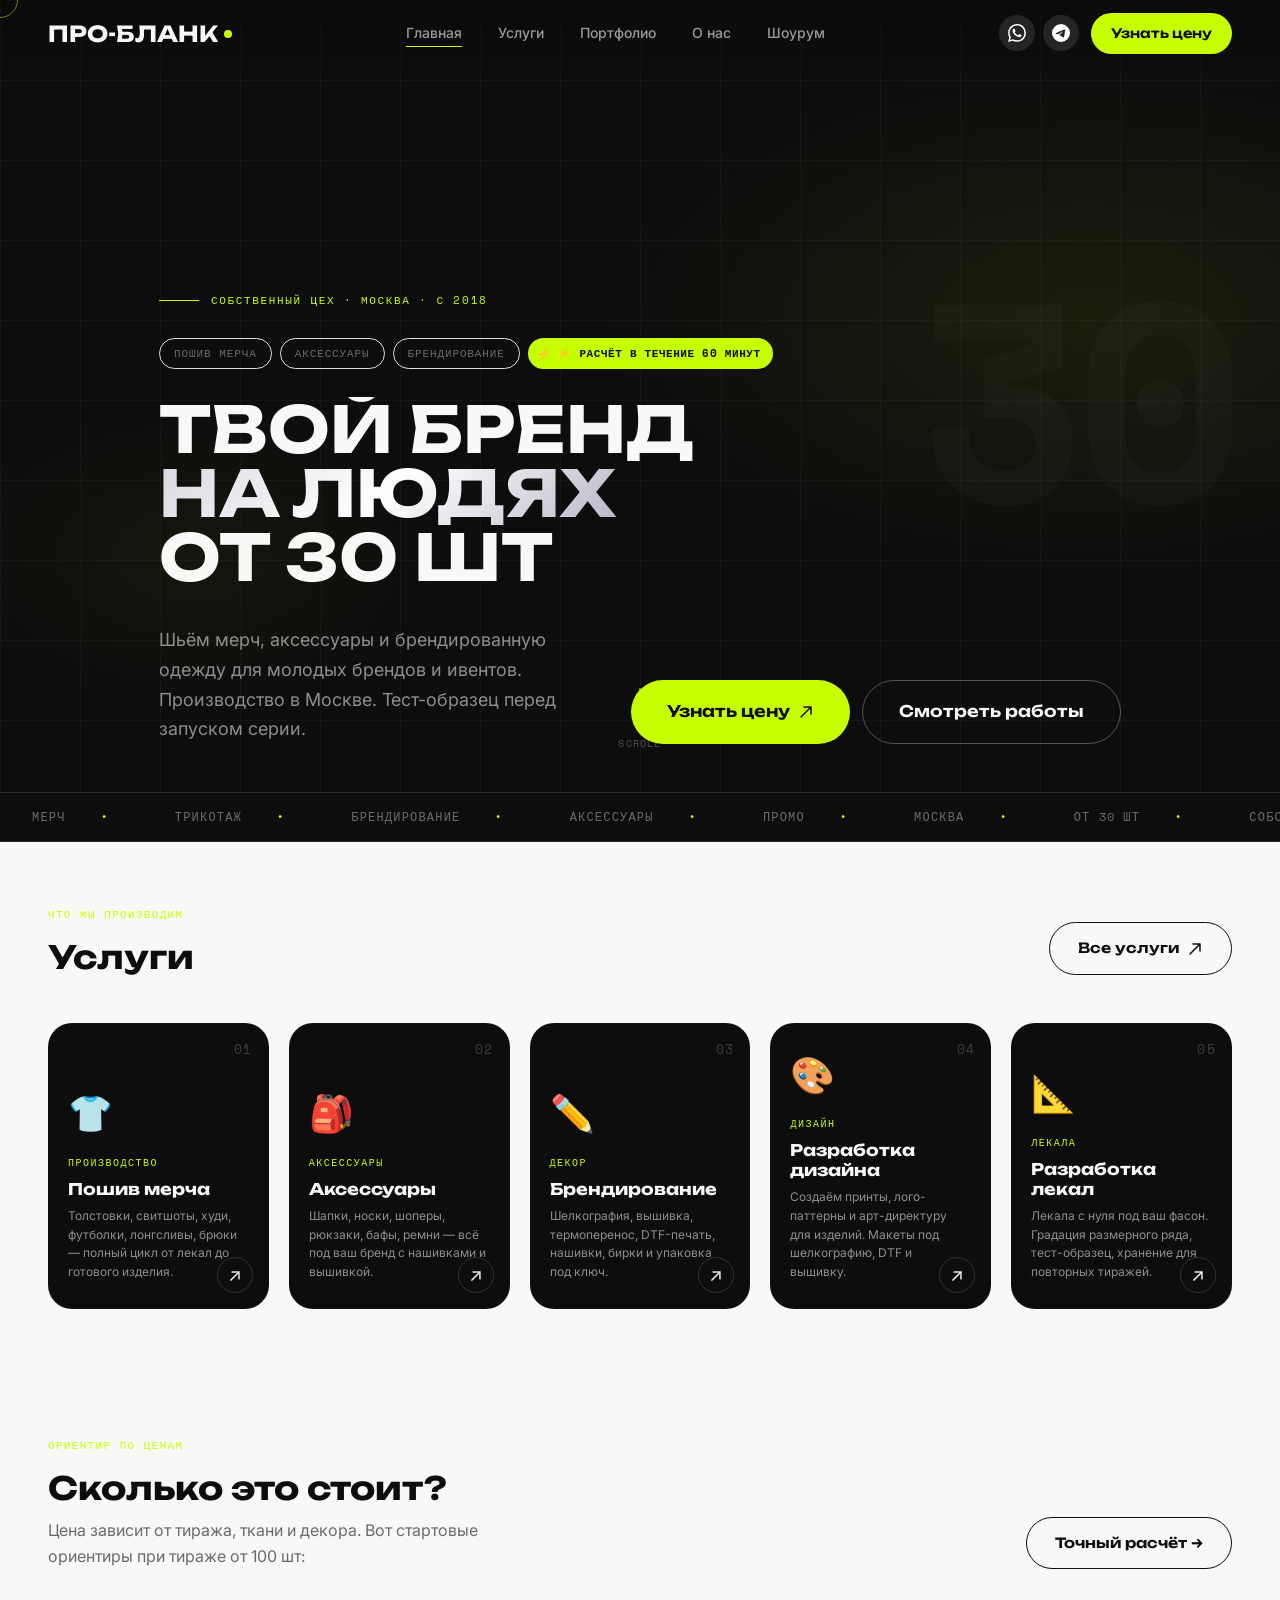
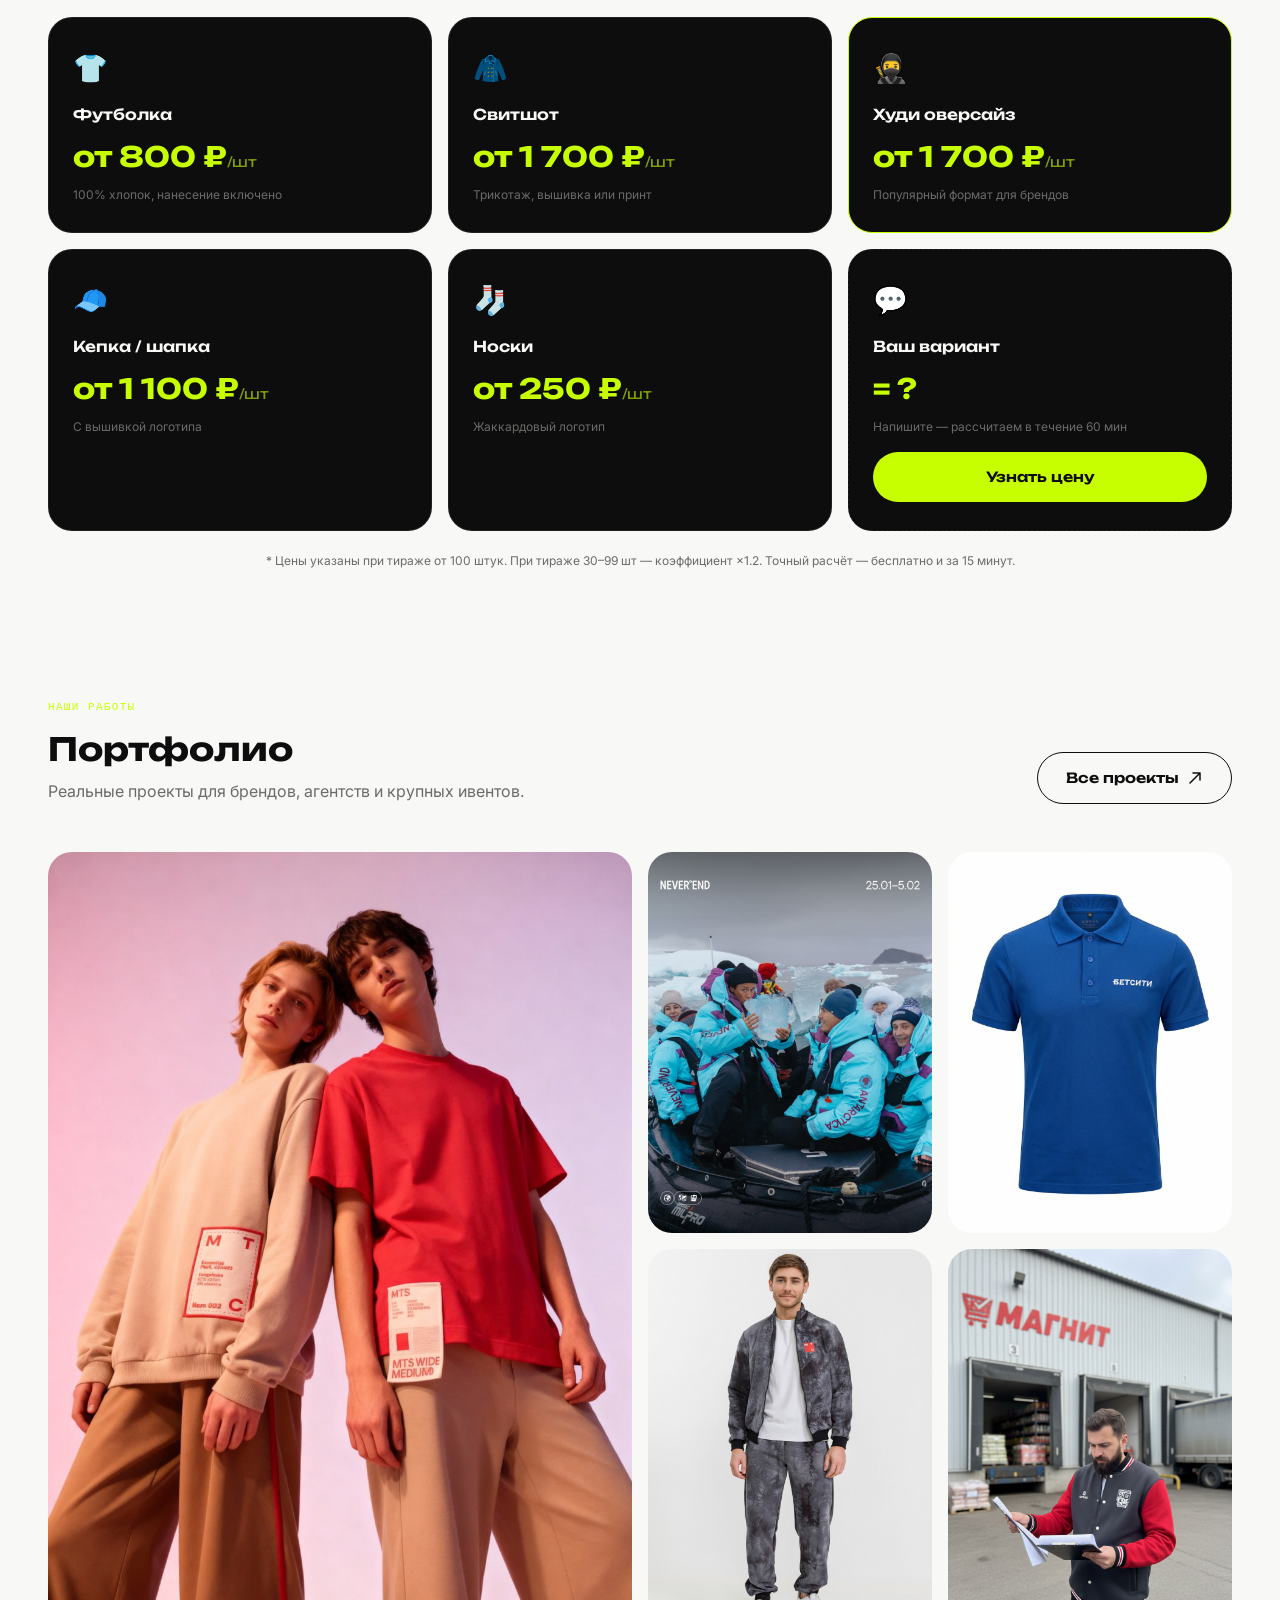
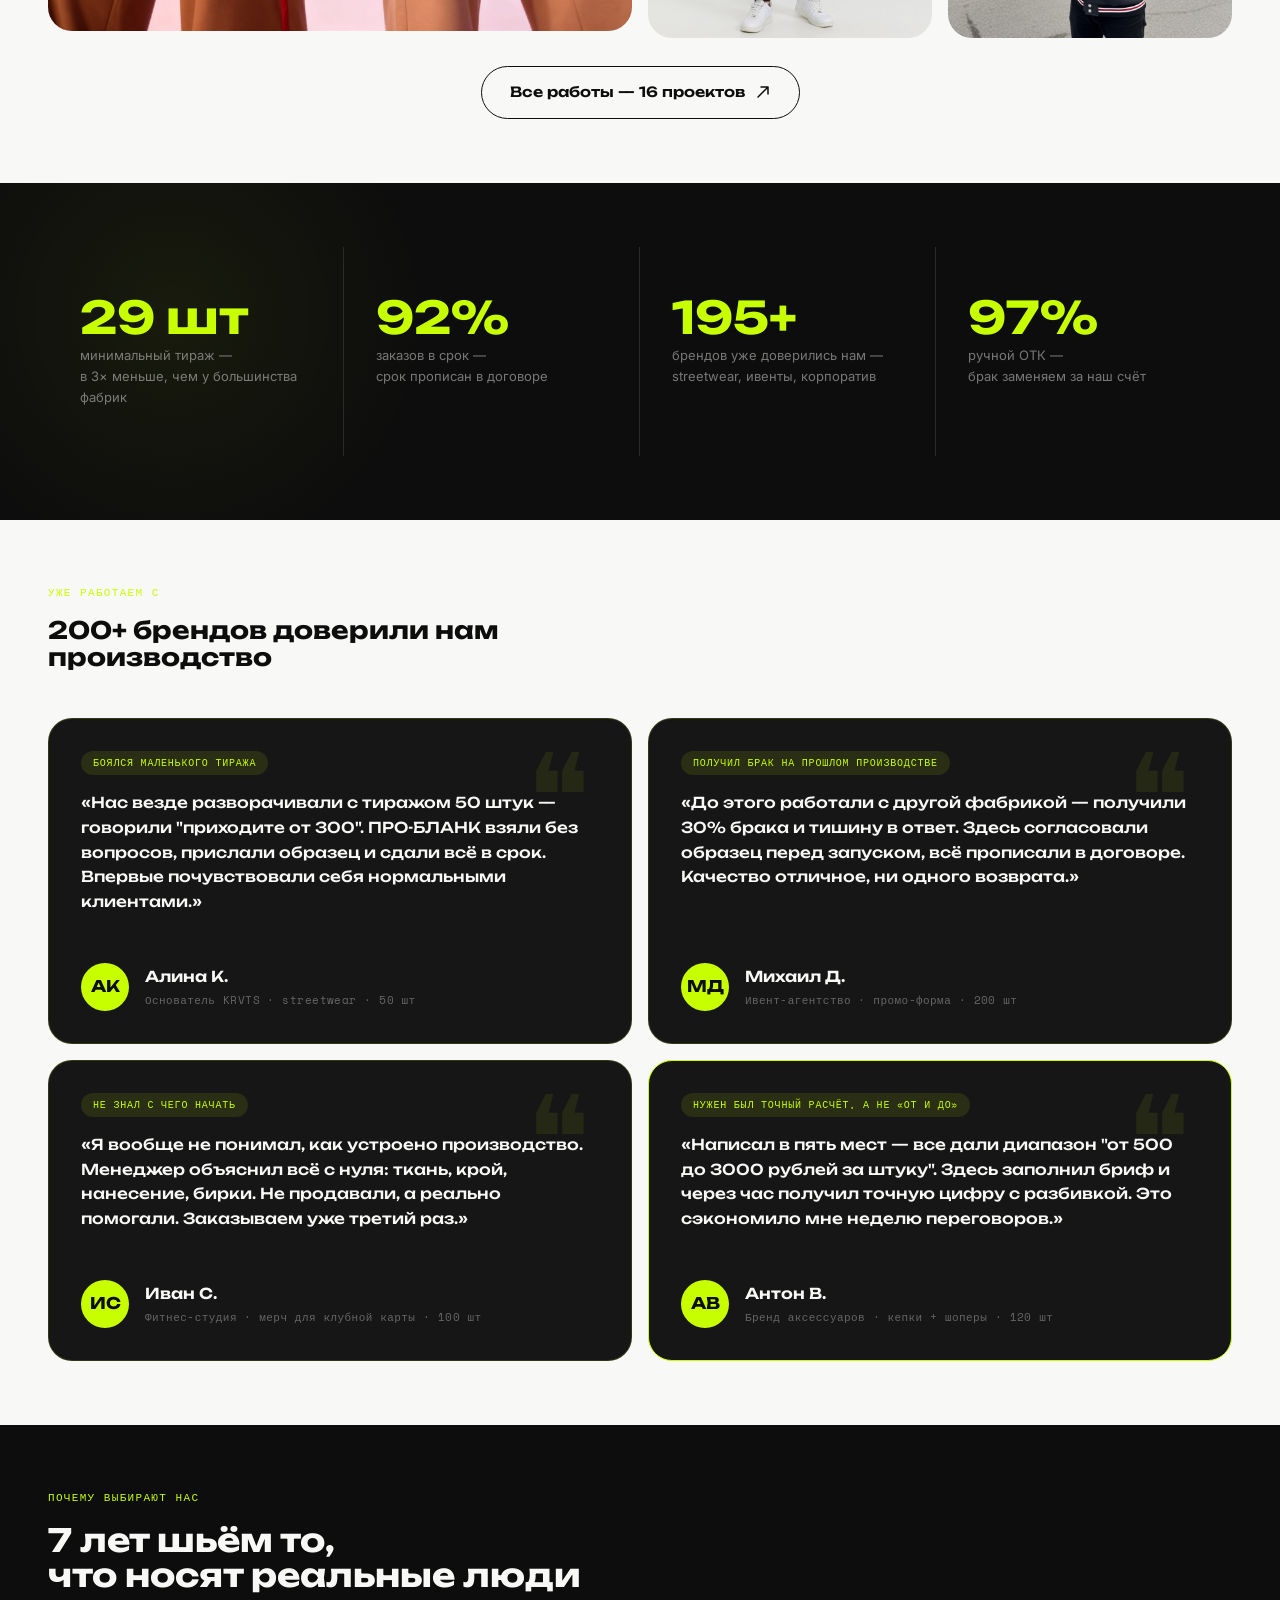
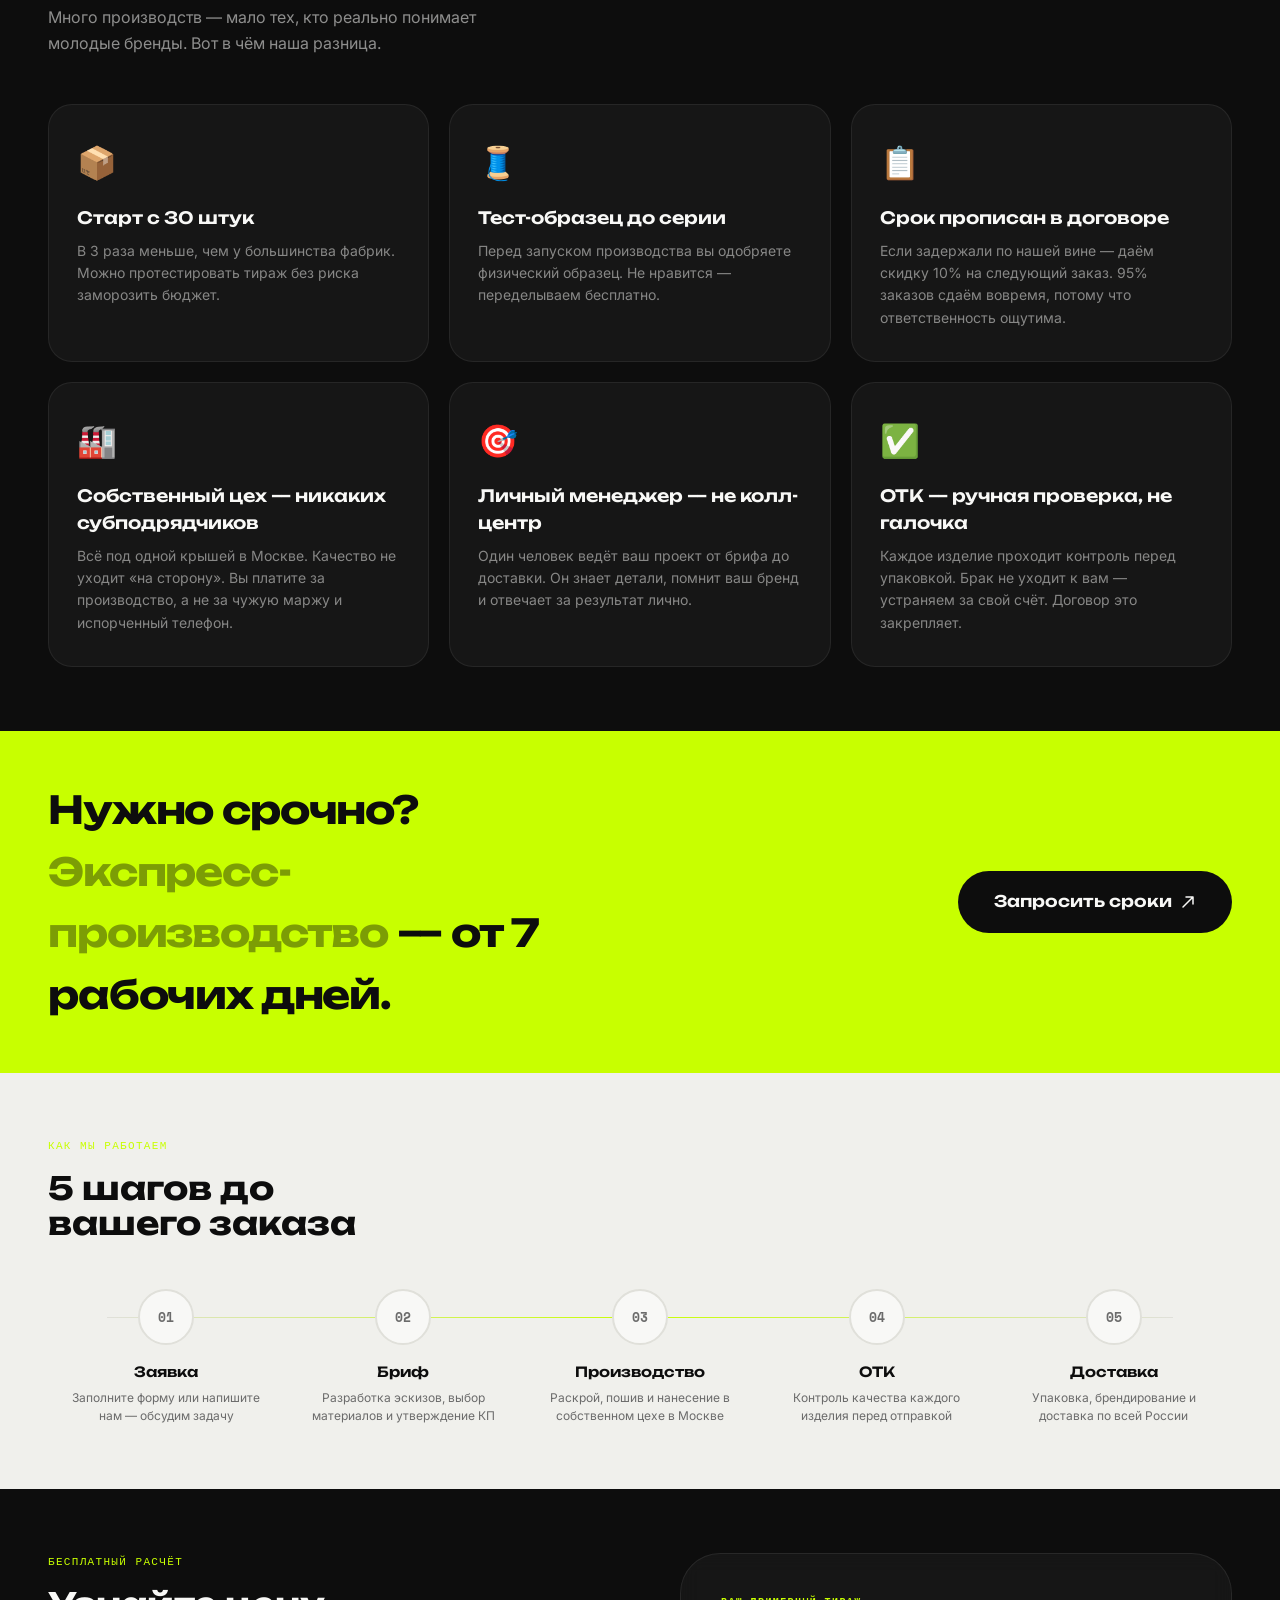
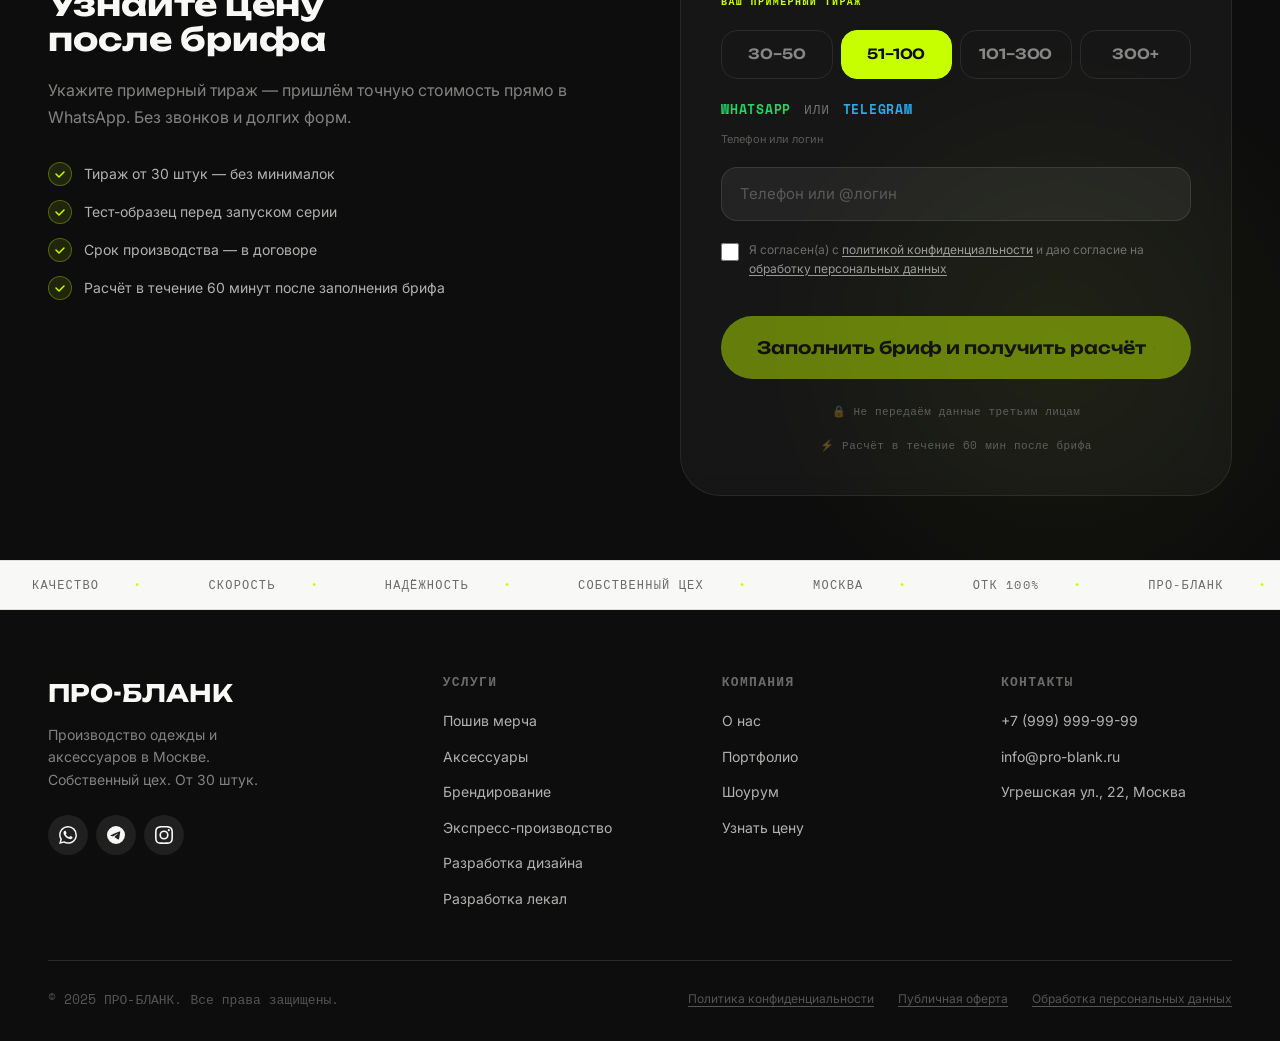
==== commit 033d7258: "Unify all info/stat blocks to dark theme across all pages - showroom.html: blank-cards → #161616 bg " ====
--- a/index.html
+++ b/index.html
@@ -7,18 +7,18 @@
   <meta name="description" content="Собственный цех в Москве. Пошив мерча, аксессуаров и брендирование для молодых брендов. От 30 штук. 95% заказов в срок." />
   <link rel="preconnect" href="https://fonts.googleapis.com">
   <link rel="preconnect" href="https://fonts.gstatic.com" crossorigin>
-  <link rel="stylesheet" href="https://fonts.googleapis.com/css2?family=Space+Grotesk:wght@400;500;600;700&family=Inter:wght@400;500;600&family=Space+Mono:wght@400;700&display=swap">
+  <link rel="stylesheet" href="https://fonts.googleapis.com/css2?family=Unbounded:wght@400;600;700;900&family=Inter:wght@400;500;600&family=Space+Mono:wght@400;700&display=swap">
   <link rel="stylesheet" href="css/style.css" />
   <style>
     /* ---- HOME SPECIFIC ---- */
     .hero {
-      min-height: 100svh;
+      min-height: 88svh;
       background: var(--bg-dark);
       color: var(--text-inv);
       display: flex;
       flex-direction: column;
       justify-content: flex-end;
-      padding: 0 0 80px;
+      padding: 0 0 48px;
       position: relative;
       overflow: hidden;
     }
@@ -72,10 +72,10 @@
       color: var(--accent);
     }
     .hero__title {
-      font-size: clamp(56px, 9vw, 140px);
+      font-size: clamp(28px, 5vw, 72px);
       font-weight: 700;
-      line-height: 0.93;
-      letter-spacing: -0.04em;
+      line-height: 1.0;
+      letter-spacing: 0;
       text-transform: uppercase;
       color: var(--text-inv);
       margin-bottom: 36px;
@@ -140,18 +140,18 @@
     }
 
     /* ---- WHY MERCH ---- */
-    .why-merch { background: var(--card-bg); }
+    .why-merch { background: var(--bg-dark); }
     .why-card {
       padding: 32px 28px;
       border-radius: var(--r-lg);
-      background: white;
-      border: 1px solid var(--border);
+      background: #161616;
+      border: 1px solid rgba(255,255,255,0.07);
       transition: border-color var(--transition), transform var(--transition), box-shadow var(--transition);
     }
     .why-card:hover {
-      border-color: var(--accent);
+      border-color: rgba(200,255,0,0.4);
       transform: translateY(-4px);
-      box-shadow: 0 16px 48px rgba(0,0,0,0.08);
+      box-shadow: 0 16px 48px rgba(200,255,0,0.08);
     }
     .why-card__icon {
       font-size: 32px;
@@ -162,12 +162,13 @@
       font-family: var(--font-display);
       font-size: 17px;
       font-weight: 600;
+      color: var(--text-inv);
       margin-bottom: 8px;
-      letter-spacing: -0.01em;
+      letter-spacing: 0;
     }
     .why-card__desc {
       font-size: 14px;
-      color: var(--text-muted);
+      color: rgba(248,248,246,0.5);
       line-height: 1.6;
     }
 
@@ -178,8 +179,8 @@
       overflow: hidden;
       background: var(--bg-dark);
       color: var(--text-inv);
-      padding: 40px;
-      min-height: 320px;
+      padding: 24px 20px 28px;
+      min-height: 260px;
       display: flex;
       flex-direction: column;
       justify-content: flex-end;
@@ -198,15 +199,15 @@
     .service-card:hover::before { opacity: 1; }
     .service-card__num {
       position: absolute;
-      top: 32px; right: 32px;
+      top: 16px; right: 16px;
       font-family: var(--font-mono);
       font-size: 13px;
       color: rgba(248,248,246,0.2);
       letter-spacing: 0.1em;
     }
     .service-card__icon {
-      font-size: 48px;
-      margin-bottom: 20px;
+      font-size: 36px;
+      margin-bottom: 12px;
       display: block;
     }
     .service-card__label {
@@ -218,21 +219,22 @@
       margin-bottom: 8px;
     }
     .service-card__title {
-      font-size: clamp(22px, 2.5vw, 30px);
+      font-size: clamp(13px, 1.3vw, 16px);
       font-weight: 700;
-      letter-spacing: -0.02em;
-      margin-bottom: 10px;
+      letter-spacing: 0;
+      margin-bottom: 8px;
+      line-height: 1.25;
     }
     .service-card__desc {
-      font-size: 14px;
+      font-size: 12px;
       color: rgba(248,248,246,0.55);
-      line-height: 1.6;
-      max-width: 300px;
+      line-height: 1.55;
+      max-width: 100%;
     }
     .service-card__arrow {
       position: absolute;
-      bottom: 32px; right: 32px;
-      width: 44px; height: 44px;
+      bottom: 16px; right: 16px;
+      width: 36px; height: 36px;
       border-radius: 50%;
       border: 1px solid rgba(248,248,246,0.15);
       display: flex; align-items: center; justify-content: center;
@@ -341,7 +343,7 @@
       font-size: 20px;
       font-weight: 700;
       color: white;
-      letter-spacing: -0.02em;
+      letter-spacing: 0;
     }
     .portfolio-grid-4 {
       display: grid;
@@ -603,7 +605,7 @@
       font-family: var(--font-display);
       font-size: 15px;
       font-weight: 600;
-      letter-spacing: -0.01em;
+      letter-spacing: 0;
       margin-bottom: 8px;
       color: var(--text-inv);
     }
@@ -611,7 +613,7 @@
       font-family: var(--font-display);
       font-size: 28px;
       font-weight: 700;
-      letter-spacing: -0.03em;
+      letter-spacing: 0;
       color: var(--accent);
       margin-bottom: 6px;
     }
@@ -711,41 +713,31 @@
     .testimonial--grid {
       padding: 32px;
       border-radius: var(--r-lg);
-      background: var(--card-bg);
-      border: 1px solid var(--border);
+      background: #161616;
+      border: 1px solid rgba(255,255,255,0.07);
       display: flex;
       flex-direction: column;
       gap: 16px;
       transition: border-color var(--transition), transform var(--transition);
     }
-    .testimonial--grid:hover { border-color: var(--accent); transform: translateY(-3px); }
+    .testimonial--grid:hover { border-color: rgba(200,255,0,0.4); transform: translateY(-3px); }
     .testimonial--dark {
-      background: var(--bg-dark) !important;
+      background: #161616 !important;
       border-color: rgba(200,255,0,0.15) !important;
     }
     .testimonial--accent {
-      background: var(--bg-dark) !important;
+      background: #161616 !important;
       border-color: var(--accent) !important;
     }
     .testimonial--grid .testimonial__quote {
       font-size: 15px;
       line-height: 1.65;
-      letter-spacing: -0.01em;
-    }
-    .testimonial--grid.testimonial--dark .testimonial__quote,
-    .testimonial--grid.testimonial--accent .testimonial__quote {
+      letter-spacing: 0;
       color: var(--text-inv);
     }
     .testimonial--grid .testimonial__author { margin-top: auto; }
-    /* Светлые карточки — тёмный текст */
-    .testimonial--grid:not(.testimonial--dark):not(.testimonial--accent) .testimonial__quote { color: var(--text); }
-    .testimonial--grid:not(.testimonial--dark):not(.testimonial--accent) .testimonial__name  { color: var(--text); }
-    .testimonial--grid:not(.testimonial--dark):not(.testimonial--accent) .testimonial__brand { color: var(--text-muted); }
-    /* Тёмные карточки — светлый текст */
-    .testimonial--grid.testimonial--dark .testimonial__name,
-    .testimonial--grid.testimonial--accent .testimonial__name { color: var(--text-inv); }
-    .testimonial--grid.testimonial--dark .testimonial__brand,
-    .testimonial--grid.testimonial--accent .testimonial__brand { color: rgba(248,248,246,0.35); }
+    .testimonial--grid .testimonial__name  { color: var(--text-inv); }
+    .testimonial--grid .testimonial__brand { color: rgba(248,248,246,0.35); }
     .testimonial__tag {
       display: inline-block;
       font-family: var(--font-mono);
@@ -768,19 +760,18 @@
       margin: 32px 0 40px;
     }
     .pain-card {
-      border: 1px solid var(--border);
+      border: 1px solid rgba(255,255,255,0.07);
       border-radius: var(--r-lg);
       padding: 28px 24px;
-      background: var(--card-bg);
+      background: #161616;
+      color: var(--text-inv);
       display: flex;
       flex-direction: column;
       gap: 12px;
       transition: border-color var(--transition), transform var(--transition);
     }
-    .pain-card:hover { border-color: var(--accent); transform: translateY(-3px); }
-    .pain-card--mid { background: var(--bg-dark); color: var(--text-inv); }
-    .pain-card--mid .pain-card__pain { color: rgba(248,248,246,0.7); }
-    .pain-card--mid .pain-card__author { color: rgba(248,248,246,0.35); }
+    .pain-card:hover { border-color: rgba(200,255,0,0.3); transform: translateY(-3px); }
+    .pain-card--mid { background: #1e1e1e; border-color: rgba(200,255,0,0.2); }
     .pain-card__before {
       font-family: var(--font-mono);
       font-size: 10px;
@@ -791,7 +782,7 @@
     .pain-card__pain {
       font-size: 14px;
       line-height: 1.6;
-      color: var(--text-muted);
+      color: rgba(248,248,246,0.6);
       font-style: italic;
       border-left: 2px solid #ef4444;
       padding-left: 12px;
@@ -807,15 +798,16 @@
       font-size: 14px;
       line-height: 1.65;
       font-weight: 500;
+      color: var(--text-inv);
     }
     .pain-card__author {
       font-family: var(--font-mono);
       font-size: 10px;
       letter-spacing: 0.04em;
-      color: var(--text-muted);
+      color: rgba(248,248,246,0.35);
       margin-top: auto;
       padding-top: 8px;
-      border-top: 1px solid var(--border);
+      border-top: 1px solid rgba(255,255,255,0.07);
     }
     @media (max-width: 900px) { .pain-grid { grid-template-columns: 1fr; } }
 
@@ -1404,13 +1396,13 @@
 </section>
 
 <!-- WHY PRO-BLANK -->
-<section class="section why-merch reveal">
+<section class="section why-merch reveal" style="color:var(--text-inv);">
   <div class="container">
     <div class="section-header">
       <div class="section-header__left">
         <span class="label">Почему выбирают нас</span>
         <h2 class="display-md mt-16">7 лет шьём то,<br>что носят реальные люди</h2>
-        <p class="section-header__desc">Много производств — мало тех, кто реально понимает молодые бренды. Вот в чём наша разница.</p>
+        <p class="section-header__desc" style="color:rgba(248,248,246,0.55);">Много производств — мало тех, кто реально понимает молодые бренды. Вот в чём наша разница.</p>
       </div>
     </div>
     <div class="grid-3 gap-16" style="gap:20px;">
--- a/css/style.css
+++ b/css/style.css
@@ -19,7 +19,7 @@
   --border:     #E0E0DA;
   --border-dark:#2A2A2A;
 
-  --font-display: 'Space Grotesk', sans-serif;
+  --font-display: 'Unbounded', sans-serif;
   --font-body:    'Inter', sans-serif;
   --font-mono:    'Space Mono', monospace;
 
@@ -57,33 +57,34 @@
   font-family: var(--font-display);
   font-weight: 700;
   line-height: 1.1;
-  letter-spacing: -0.02em;
+  letter-spacing: 0;
 }
 .display-xl {
-  font-size: clamp(52px, 8vw, 120px);
-  font-weight: 700;
-  line-height: 0.95;
-  letter-spacing: -0.04em;
+  /* Unbounded шире Space Grotesk — кегль уменьшен, трекинг сброшен */
+  font-size: clamp(28px, 5vw, 72px);
+  font-weight: 700;
+  line-height: 1.0;
+  letter-spacing: 0;
   text-transform: uppercase;
 }
 .display-lg {
-  font-size: clamp(36px, 5vw, 72px);
-  font-weight: 700;
-  line-height: 1.0;
-  letter-spacing: -0.03em;
+  font-size: clamp(20px, 3.5vw, 48px);
+  font-weight: 700;
+  line-height: 1.05;
+  letter-spacing: 0;
   text-transform: uppercase;
 }
 .display-md {
-  font-size: clamp(28px, 3.5vw, 48px);
-  font-weight: 700;
-  letter-spacing: -0.025em;
+  font-size: clamp(16px, 2.5vw, 32px);
+  font-weight: 700;
+  letter-spacing: 0;
 }
 .label {
   font-family: var(--font-mono);
   font-size: 11px;
   letter-spacing: 0.12em;
   text-transform: uppercase;
-  color: var(--text-muted);
+  color: var(--accent);
 }
 .label-accent {
   font-family: var(--font-mono);
@@ -99,8 +100,8 @@
   margin: 0 auto;
   padding: 0 var(--gutter);
 }
-.section { padding: clamp(64px, 8vw, 120px) 0; }
-.section-sm { padding: clamp(40px, 5vw, 80px) 0; }
+.section { padding: clamp(36px, 5vw, 64px) 0; }
+.section-sm { padding: clamp(20px, 3vw, 40px) 0; }
 
 /* ---- HEADER ---- */
 .header {
@@ -134,7 +135,7 @@
   font-family: var(--font-display);
   font-weight: 700;
   font-size: 22px;
-  letter-spacing: -0.03em;
+  letter-spacing: 0;
   color: var(--text);
   display: flex;
   align-items: center;
@@ -244,7 +245,7 @@
   color: var(--text-inv);
   padding: 12px 0;
   border-bottom: 1px solid var(--border-dark);
-  letter-spacing: -0.02em;
+  letter-spacing: 0;
   transition: color var(--transition-fast), transform var(--transition-fast);
 }
 .mobile-menu a:hover {
@@ -282,7 +283,7 @@
   font-family: var(--font-display);
   font-weight: 600;
   font-size: 14px;
-  letter-spacing: -0.01em;
+  letter-spacing: 0;
   transition: all var(--transition-fast);
   cursor: pointer;
   white-space: nowrap;
@@ -432,9 +433,9 @@
 /* ---- STATS ---- */
 .stat-number {
   font-family: var(--font-display);
-  font-size: clamp(40px, 5vw, 72px);
-  font-weight: 700;
-  letter-spacing: -0.04em;
+  font-size: clamp(28px, 3.5vw, 52px);
+  font-weight: 700;
+  letter-spacing: 0;
   line-height: 1;
   color: var(--text);
 }
@@ -507,7 +508,7 @@
   font-family: var(--font-display);
   font-size: 24px;
   font-weight: 700;
-  letter-spacing: -0.03em;
+  letter-spacing: 0;
   margin-bottom: 12px;
   display: flex;
   align-items: center;
@@ -581,7 +582,7 @@
 
 /* ---- PAGE HERO (inner pages) ---- */
 .page-hero {
-  padding: 140px 0 80px;
+  padding: 100px 0 48px;
   background: var(--bg-dark);
   color: var(--text-inv);
   overflow: hidden;
@@ -767,10 +768,11 @@
   gap: 16px;
   padding: 24px;
   border-radius: var(--r-md);
-  background: var(--card-bg);
-  transition: background var(--transition-fast);
-}
-.guarantee-item:hover { background: #E8E8E2; }
+  background: #161616;
+  border: 1px solid rgba(255,255,255,0.07);
+  transition: background var(--transition-fast), border-color var(--transition-fast);
+}
+.guarantee-item:hover { background: #1e1e1e; border-color: rgba(200,255,0,0.25); }
 .guarantee-item__icon {
   width: 44px; height: 44px;
   border-radius: var(--r-sm);
@@ -783,11 +785,12 @@
   font-family: var(--font-display);
   font-size: 15px;
   font-weight: 600;
+  color: var(--text-inv);
   margin-bottom: 4px;
 }
 .guarantee-item__desc {
   font-size: 13px;
-  color: var(--text-muted);
+  color: rgba(248,248,246,0.5);
   line-height: 1.5;
 }
 
